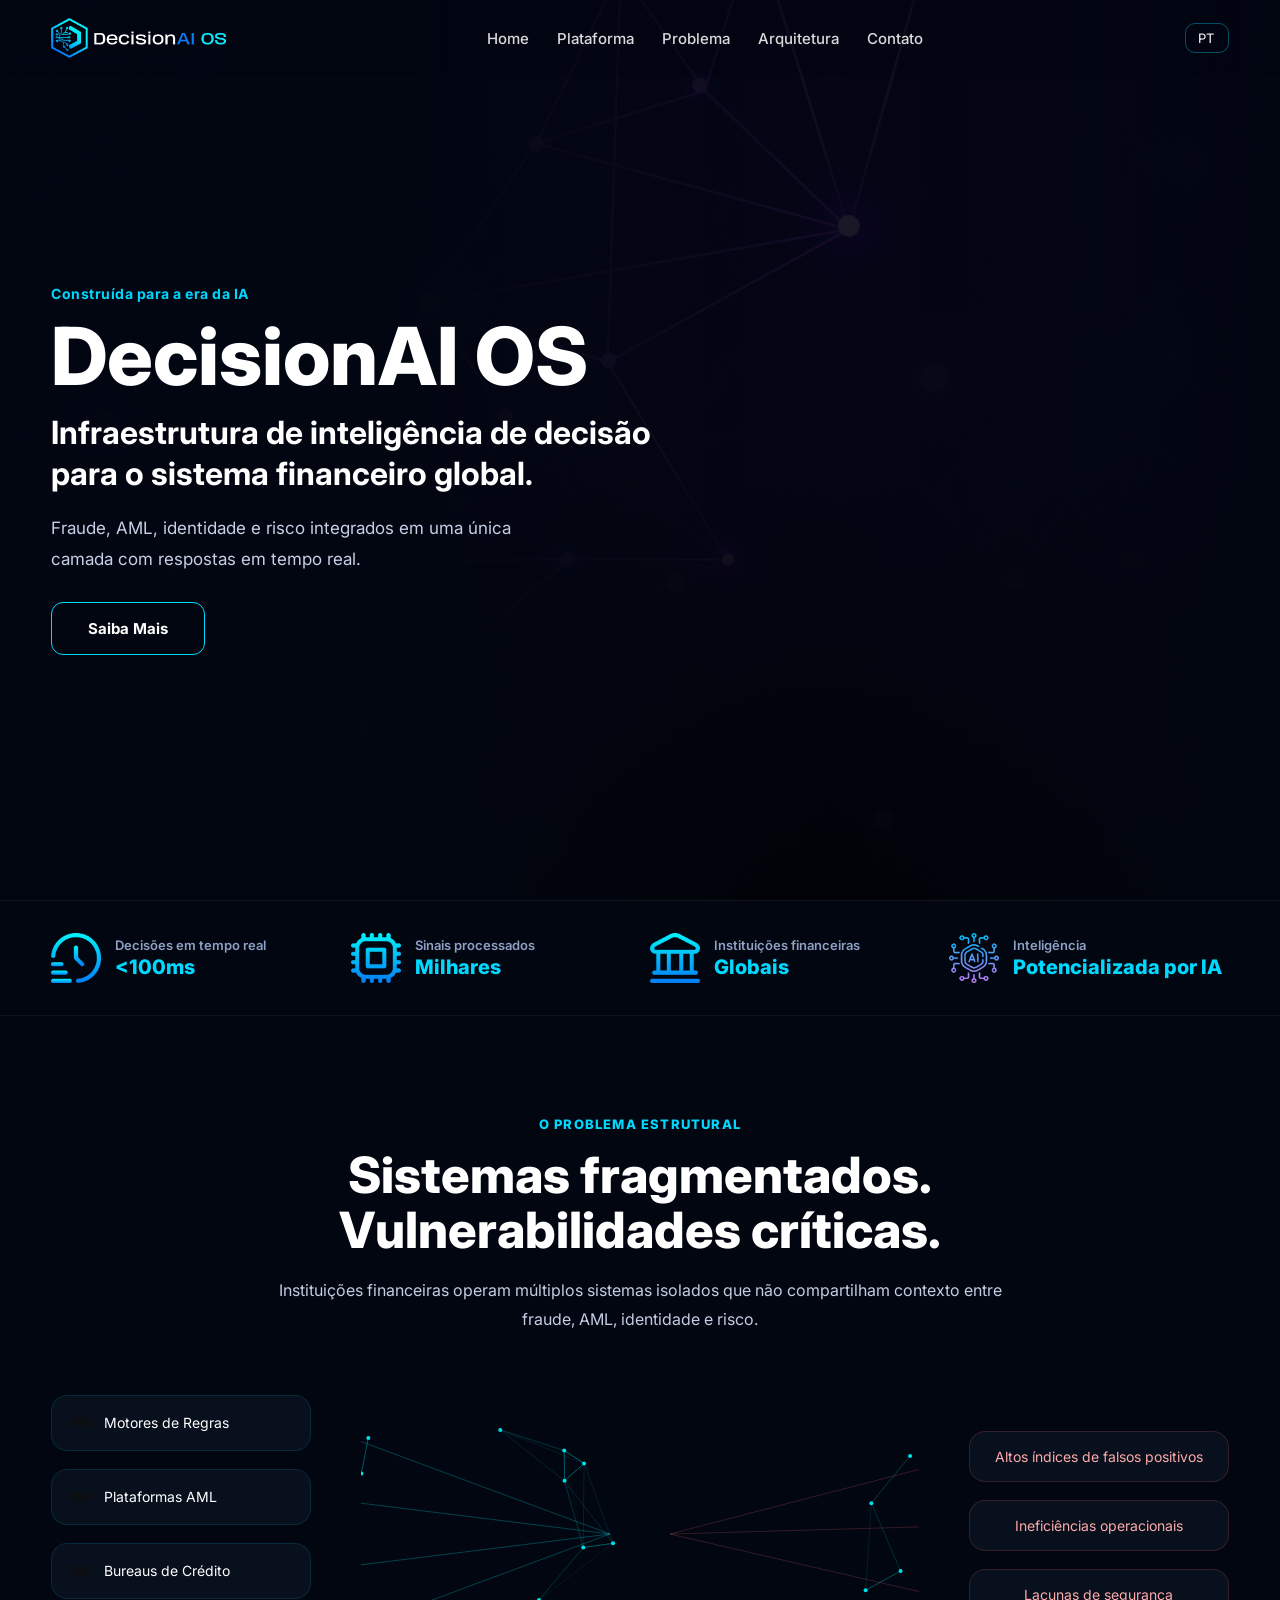
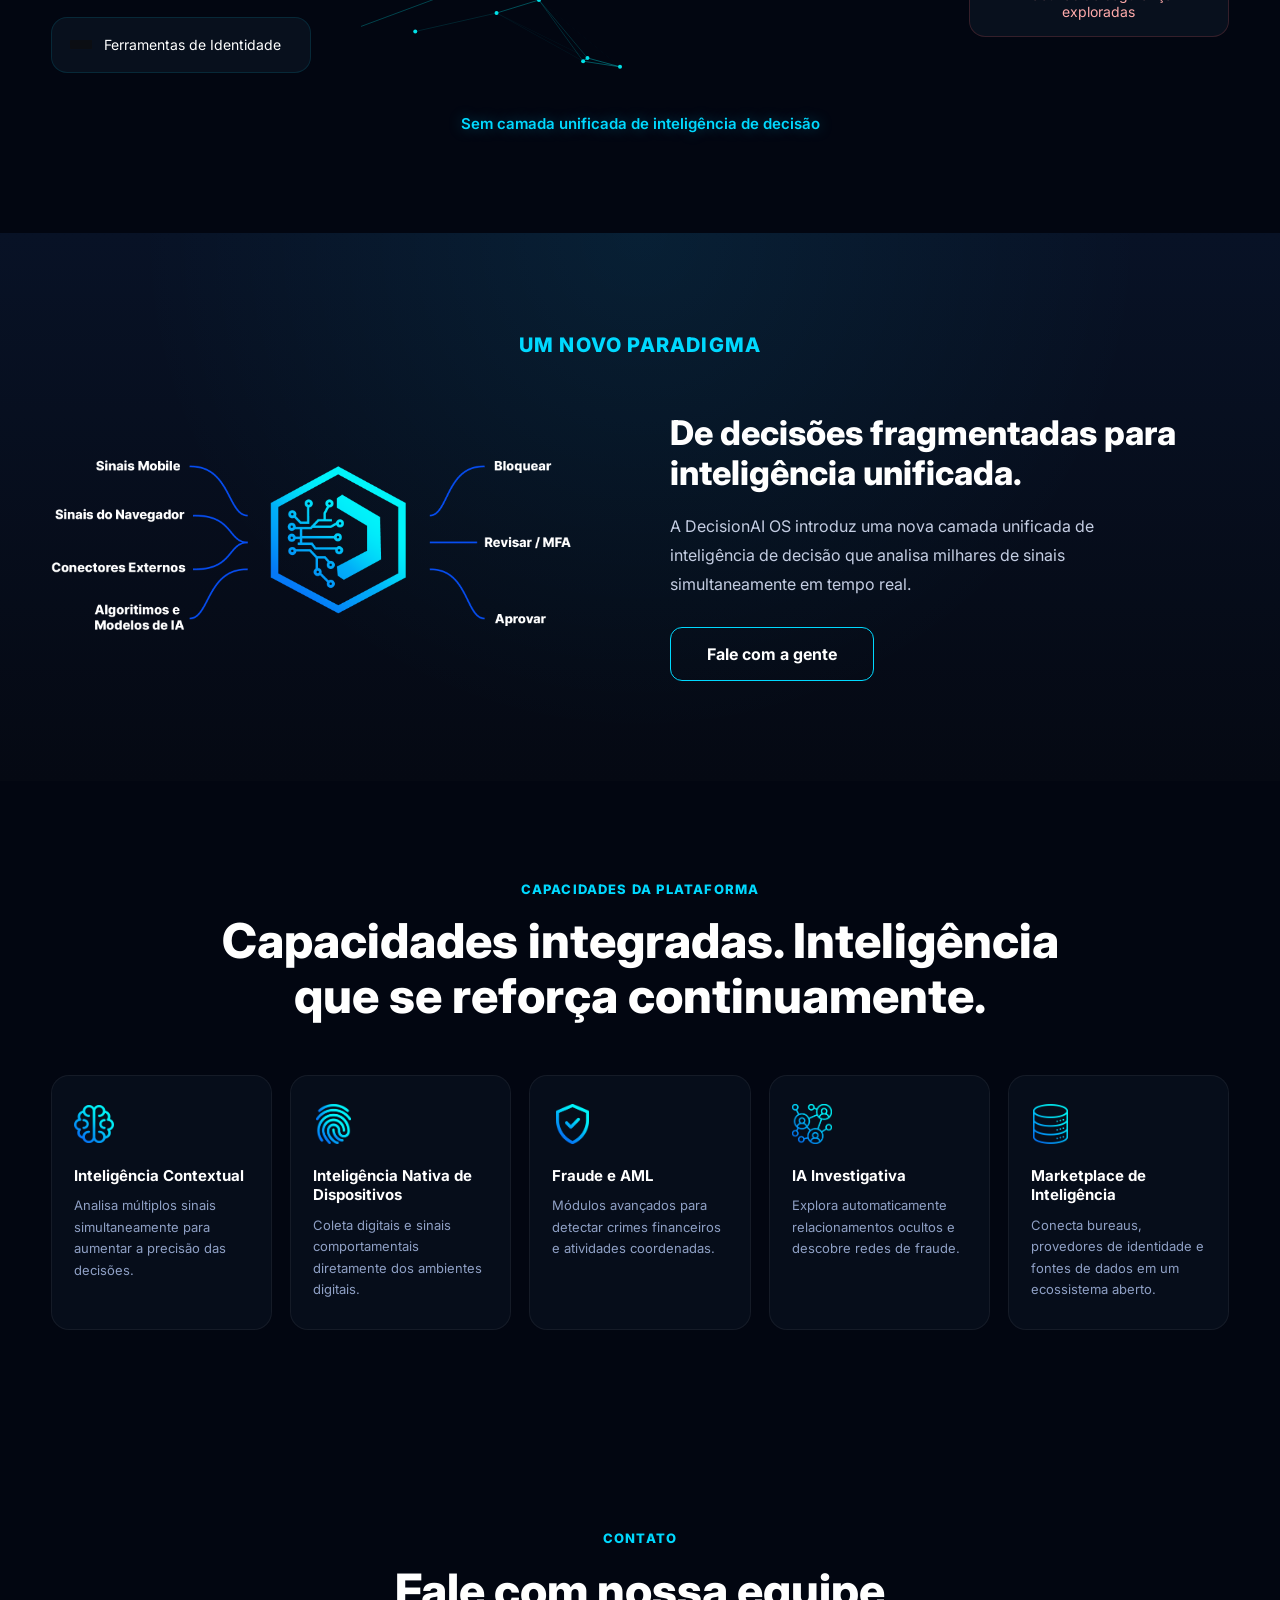
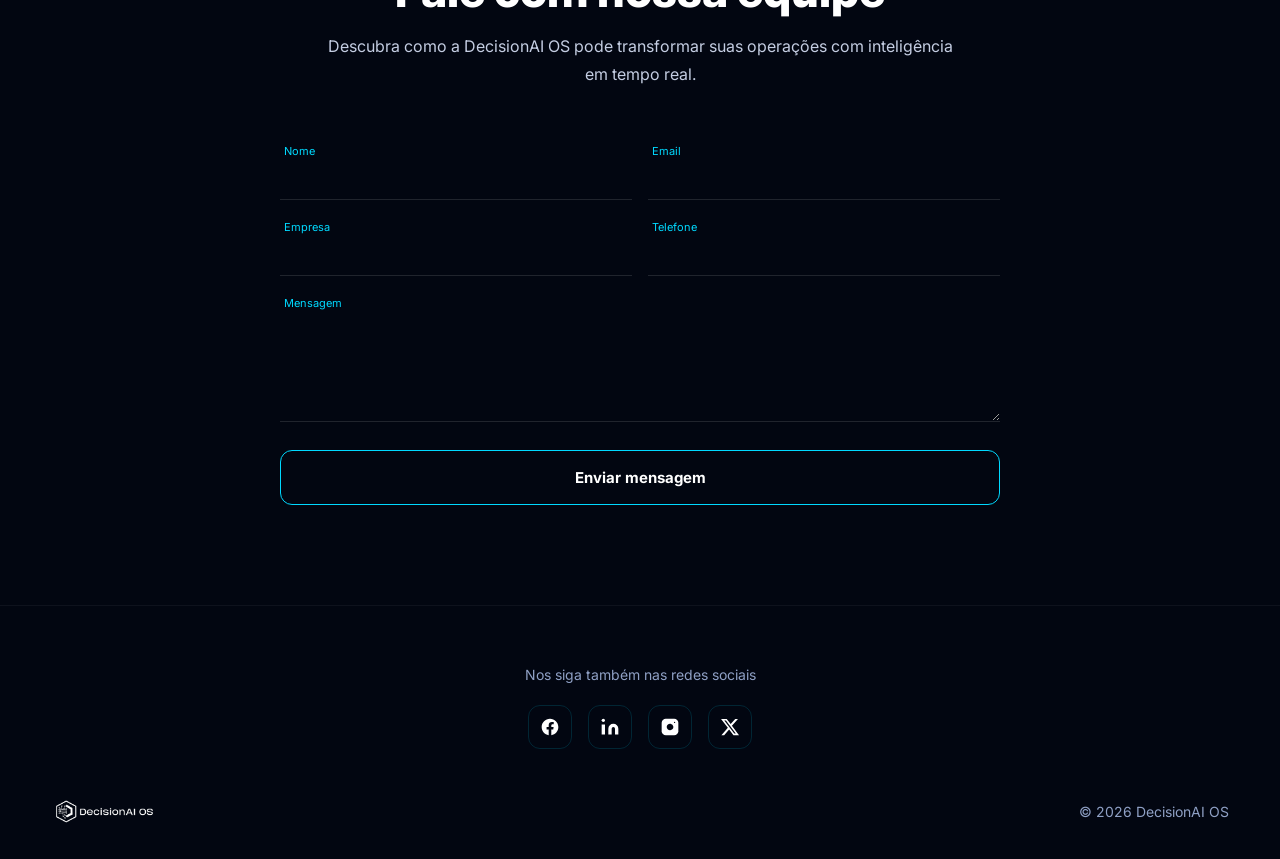
==== index.html @ 0ade74eb "g" ====
<!-- =========================
index.html
========================= -->
<!DOCTYPE html>
<html lang="pt-BR">
<head>
  <link rel="icon" href="assets/fav.png" type="image/png">
  <link rel="shortcut icon" href="assets/fav.png" type="image/png">
  <link rel="apple-touch-icon" href="assets/fav.png">
  <meta charset="UTF-8">
  <meta name="viewport" content="width=device-width, initial-scale=1.0">
  <meta name="description" content="DecisionAI OS é a infraestrutura de inteligência de decisão para o sistema financeiro global. Fraude, AML, identidade e risco em tempo real com IA.">
  <meta name="keywords" content="DecisionAI OS, inteligência artificial, fraude bancária, AML, anti money laundering, fintech, risk engine, prevenção fraude, identidade digital, sistema financeiro">
  <meta name="author" content="DecisionAI OS">
  <meta name="robots" content="index, follow">
  <meta name="language" content="pt-BR">

  <!-- OPEN GRAPH -->
  <meta property="og:title" content="DecisionAI OS">
  <meta property="og:description" content="Infraestrutura de inteligência de decisão para o sistema financeiro global.">
  <meta property="og:type" content="website">
  <meta property="og:image" content="assets/banner.png">
  <meta property="og:url" content="https://seudominio.com.br">

  <!-- TWITTER -->
  <meta name="twitter:card" content="summary_large_image">
  <meta name="twitter:title" content="DecisionAI OS">
  <meta name="twitter:description" content="Fraude, AML, identidade e risco em tempo real com IA.">
  <meta name="twitter:image" content="assets/banner.png">

  <title>DecisionAI OS</title>
  <link rel="stylesheet" href="style.css">

  <!-- GOOGLE FONT -->
  <link rel="preconnect" href="https://fonts.googleapis.com">
  <link rel="preconnect" href="https://fonts.gstatic.com" crossorigin>
  <link href="https://fonts.googleapis.com/css2?family=Inter:wght@400;500;600;700;800&display=swap" rel="stylesheet">
</head>

<body>

<div class="particles"></div>

<!-- HEADER -->
<header id="header">
  <div class="container nav">

    <!-- LOGO -->
    <a href="#home" class="logo">
      <img src="assets/logo.png" alt="DecisionAI OS">
    </a>

    <!-- MENU -->
    <ul class="menu" id="menu">
      <li><a href="#home" data-i18n="nav.home">Home</a></li>
      <li><a href="#stats" data-i18n="nav.platform">Plataforma</a></li>
      <li><a href="#problem" data-i18n="nav.problem">Problema</a></li>
      <li><a href="#paradigm" data-i18n="nav.architecture">Arquitetura</a></li>
      <li><a href="#contact" data-i18n="nav.contact">Contato</a></li>
    </ul>

    <!-- DIREITA -->
    <div class="nav-right">

      <!-- LANG SELECT -->
      <div class="lang-switch">
        <select id="langSelect">
          <option value="pt">PT</option>
          <option value="en">EN</option>
          <option value="es">ES</option>
        </select>
      </div>

      <!-- HAMBURGER -->
      <div class="hamb" id="hamb" aria-label="Menu" role="button" tabindex="0">
        <span></span>
        <span></span>
        <span></span>
      </div>

    </div>

  </div>
</header>


<!-- HERO -->
<section class="hero" id="home">

  <div class="overlay"></div>

  <div class="container hero-grid">

    <div class="hero-text reveal">

      <span data-i18n="hero.label">Construída para a era da IA</span>

      <h1 data-i18n="hero.title">DecisionAI OS</h1>

      <h2 data-i18n="hero.subtitle">
        Infraestrutura de inteligência de decisão
        para o sistema financeiro global.
      </h2>

      <p data-i18n="hero.desc">
        Fraude, AML, identidade e risco integrados
        em uma única camada com respostas em tempo real.
      </p>

      <a href="#paradigm" class="btn" data-i18n="hero.cta">Saiba Mais</a>

    </div>

  </div>

</section>


<!-- STRIP STATS -->
<section class="stats-strip" id="stats">

  <div class="stats-wrapper">

    <div class="container stats-grid">

      <!-- ITEM 1 -->
      <div class="stat-item">
        <img src="assets/icon1.png" alt="Tempo real">
        <div>
          <span data-i18n="stats.realtime">Decisões em tempo real</span>
          <h3>&lt;100ms</h3>
        </div>
      </div>

      <!-- ITEM 2 -->
      <div class="stat-item">
        <img src="assets/icon2.png" alt="Sinais">
        <div>
          <span data-i18n="stats.processed">Sinais processados</span>
          <h3 data-i18n="stats.processed_val">Milhares</h3>
        </div>
      </div>

      <!-- ITEM 3 -->
      <div class="stat-item">
        <img src="assets/icon3.png" alt="Instituições">
        <div>
          <span data-i18n="stats.global">Instituições financeiras</span>
          <h3 data-i18n="stats.global_val">Globais</h3>
        </div>
      </div>

      <!-- ITEM 4 -->
      <div class="stat-item">
        <img src="assets/icon4.png" alt="IA">
        <div>
          <span data-i18n="stats.ai">Inteligência</span>
          <h3 data-i18n="stats.ai_val">Potencializada por IA</h3>
        </div>
      </div>

    </div>

  </div>

</section>


<!-- PROBLEM -->
<section id="problem" class="problem-section section">

  <div class="container">

    <div class="problem-top reveal">

      <span class="mini-title" data-i18n="problem.label">O PROBLEMA ESTRUTURAL</span>

      <h2 data-i18n="problem.title">
        Sistemas fragmentados.<br>
        Vulnerabilidades críticas.
      </h2>

      <p data-i18n="problem.desc">
        Instituições financeiras operam múltiplos sistemas isolados
        que não compartilham contexto entre fraude, AML,
        identidade e risco.
      </p>

    </div>

    <div class="problem-visual reveal">

      <div class="flow-layout">

        <!-- ESQUERDA -->
        <div class="flow-col left">

          <div class="flow-item">
            <img src="assets/img.png" alt="">
            <span data-i18n="flow.rules">Motores de Regras</span>
          </div>

          <div class="flow-item">
            <img src="assets/img.png" alt="">
            <span data-i18n="flow.aml">Plataformas AML</span>
          </div>

          <div class="flow-item">
            <img src="assets/img.png" alt="">
            <span data-i18n="flow.credit">Bureaus de Crédito</span>
          </div>

          <div class="flow-item">
            <img src="assets/img.png" alt="">
            <span data-i18n="flow.identity">Ferramentas de Identidade</span>
          </div>

        </div>

        <!-- CENTRO (REDE ANIMADA) -->
        <div class="flow-center">
          <canvas id="networkCanvas"></canvas>
        </div>

        <!-- DIREITA -->
        <div class="flow-col right">

          <div class="flow-item danger" data-i18n="flow.false">Altos índices de falsos positivos</div>
          <div class="flow-item danger" data-i18n="flow.ineff">Ineficiências operacionais</div>
          <div class="flow-item danger" data-i18n="flow.risk">Lacunas de segurança exploradas</div>

        </div>

      </div>

      <div class="problem-footer-box" data-i18n="flow.footer">
        Sem camada unificada de inteligência de decisão
      </div>

    </div>

  </div>

</section>


<!-- PARADIGMA -->
<section class="paradigm-section" id="paradigm">

  <div class="container">

    <h2 class="paradigm-title" data-i18n="paradigm.title">UM NOVO PARADIGMA</h2>

    <div class="paradigm-content">

      <div class="paradigm-left reveal">
        <img src="assets/imgp.png" alt="Paradigma DecisionAI">
      </div>

      <div class="paradigm-right reveal">

        <h3 data-i18n="paradigm.heading">
          De decisões fragmentadas
          para inteligência unificada.
        </h3>

        <p data-i18n="paradigm.desc">
          A DecisionAI OS introduz uma nova camada unificada
          de inteligência de decisão que analisa milhares
          de sinais simultaneamente em tempo real.
        </p>

        <a href="#contact" class="paradigm-btn" data-i18n="paradigm.cta">
          Fale com a gente
        </a>

      </div>

    </div>

  </div>

</section>


<!-- CAPACIDADES -->
<section class="cap-section section">

  <div class="container">

    <!-- HEADER -->
    <div class="cap-head reveal">

      <span class="mini-title" data-i18n="cap.label">CAPACIDADES DA PLATAFORMA</span>

      <h2 data-i18n="cap.title">
        Capacidades integradas.<br>
        Inteligência que se reforça continuamente.
      </h2>

    </div>

    <!-- CARDS -->
    <div class="cap-grid">

      <div class="cap-card reveal">
        <img src="assets/sec1.png" alt="">
        <h3 data-i18n="cap.context">Inteligência Contextual</h3>
        <p data-i18n="cap.context_desc">
          Analisa múltiplos sinais simultaneamente
          para aumentar a precisão das decisões.
        </p>
      </div>

      <div class="cap-card reveal">
        <img src="assets/sec2.png" alt="">
        <h3 data-i18n="cap.device">Inteligência Nativa de Dispositivos</h3>
        <p data-i18n="cap.device_desc">
          Coleta digitais e sinais comportamentais
          diretamente dos ambientes digitais.
        </p>
      </div>

      <div class="cap-card reveal">
        <img src="assets/sec3.png" alt="">
        <h3 data-i18n="cap.fraud">Fraude e AML</h3>
        <p data-i18n="cap.fraud_desc">
          Módulos avançados para detectar crimes
          financeiros e atividades coordenadas.
        </p>
      </div>

      <div class="cap-card reveal">
        <img src="assets/sec4.png" alt="">
        <h3 data-i18n="cap.ai">IA Investigativa</h3>
        <p data-i18n="cap.ai_desc">
          Explora automaticamente relacionamentos ocultos
          e descobre redes de fraude.
        </p>
      </div>

      <div class="cap-card reveal">
        <img src="assets/sec5.png" alt="">
        <h3 data-i18n="cap.market">Marketplace de Inteligência</h3>
        <p data-i18n="cap.market_desc">
          Conecta bureaus, provedores de identidade
          e fontes de dados em um ecossistema aberto.
        </p>
      </div>

    </div>

  </div>

</section>


<!-- CONTATO -->
<section id="contact" class="contact-section section">

  <div class="container">

    <div class="contact-head reveal">

      <span class="mini-title" data-i18n="contact.label">CONTATO</span>

      <h2 data-i18n="contact.title">Fale com nossa equipe</h2>

      <p data-i18n="contact.desc">
        Descubra como a DecisionAI OS pode transformar
        suas operações com inteligência em tempo real.
      </p>

    </div>

    <form class="contact-form reveal" id="contactForm" novalidate>

      <div class="form-row">

        <div class="input-group">
          <input type="text" id="fieldName" required autocomplete="name">
          <label for="fieldName" data-i18n="contact.name">Nome</label>
        </div>

        <div class="input-group">
          <input type="email" id="fieldEmail" required autocomplete="email">
          <label for="fieldEmail" data-i18n="contact.email">Email</label>
        </div>

      </div>

      <div class="form-row">

        <div class="input-group">
          <input type="text" id="fieldCompany" required autocomplete="organization">
          <label for="fieldCompany" data-i18n="contact.company">Empresa</label>
        </div>

        <div class="input-group">
          <input type="tel" id="fieldPhone" autocomplete="tel">
          <label for="fieldPhone" data-i18n="contact.phone">Telefone</label>
        </div>

      </div>

      <div class="input-group">
        <textarea id="fieldMessage" rows="4" required></textarea>
        <label for="fieldMessage" data-i18n="contact.message">Mensagem</label>
      </div>

      <button type="submit" class="contact-btn" id="submitBtn">
        <span data-i18n="contact.cta">Enviar mensagem</span>
      </button>

    </form>

  </div>

</section>


<!-- FOOTER -->
<footer>

  <div class="footer-social">

    <p data-i18n="footer.social">Nos siga também nas redes sociais</p>

    <div class="social-icons">

      <a href="#" target="_blank" aria-label="Facebook">
        <svg xmlns="http://www.w3.org/2000/svg" width="20" height="20" fill="currentColor" viewBox="0 0 24 24"><path d="M22 12c0-5.523-4.477-10-10-10S2 6.477 2 12c0 4.991 3.657 9.128 8.438 9.878v-6.987H7.898v-2.89h2.54V9.797c0-2.506 1.492-3.89 3.777-3.89 1.094 0 2.238.195 2.238.195v2.46h-1.26c-1.243 0-1.63.771-1.63 1.562V12h2.773l-.443 2.89h-2.33v6.988C18.343 21.128 22 16.991 22 12z"/></svg>
      </a>

      <a href="#" target="_blank" aria-label="LinkedIn">
        <svg xmlns="http://www.w3.org/2000/svg" width="20" height="20" fill="currentColor" viewBox="0 0 24 24"><path d="M16 8a6 6 0 0 1 6 6v7h-4v-7a2 2 0 0 0-2-2 2 2 0 0 0-2 2v7h-4v-7a6 6 0 0 1 6-6zM2 9h4v12H2z"/><circle cx="4" cy="4" r="2"/></svg>
      </a>

      <a href="#" target="_blank" aria-label="Instagram">
        <svg xmlns="http://www.w3.org/2000/svg" width="20" height="20" fill="currentColor" viewBox="0 0 24 24"><rect x="2" y="2" width="20" height="20" rx="5" ry="5"/><path fill="#020611" d="M16 11.37A4 4 0 1 1 12.63 8 4 4 0 0 1 16 11.37z"/><line x1="17.5" y1="6.5" x2="17.51" y2="6.5" stroke="#020611" stroke-width="1.5" stroke-linecap="round"/></svg>
      </a>

      <a href="#" target="_blank" aria-label="Twitter / X">
        <svg xmlns="http://www.w3.org/2000/svg" width="20" height="20" fill="currentColor" viewBox="0 0 24 24"><path d="M18.244 2.25h3.308l-7.227 8.26 8.502 11.24H16.17l-5.214-6.817L4.99 21.75H1.68l7.73-8.835L1.254 2.25H8.08l4.713 6.231zm-1.161 17.52h1.833L7.084 4.126H5.117z"/></svg>
      </a>

    </div>

  </div>

  <div class="container foot">

    <img src="assets/logob.png" alt="DecisionAI OS">

    <p data-i18n="footer.copy">© 2026 DecisionAI OS</p>

  </div>

</footer>


<script src="script.js"></script>
</body>
</html>
---- style.css ----
/* =========================
   GOOGLE FONT
========================= */
@import url('https://fonts.googleapis.com/css2?family=Inter:wght@400;500;600;700;800&display=swap');

/* =========================
   RESET
========================= */
*, *::before, *::after {
  margin: 0;
  padding: 0;
  box-sizing: border-box;
}

html {
  scroll-behavior: smooth;
}

body {
  font-family: 'Inter', sans-serif;
  background: #020611;
  color: #ffffff;
  overflow-x: hidden;
}

/* =========================
   CONTAINER
========================= */
.container {
  width: 92%;
  max-width: 1180px;
  margin: 0 auto;
}

/* =========================
   GLOBAL SECTION
========================= */
.section {
  padding: 100px 0;
}

/* =========================
   REVEAL ANIMATION
========================= */
.reveal {
  opacity: 0;
  transform: translateY(28px);
  transition: opacity .65s ease, transform .65s ease;
}

.reveal.show {
  opacity: 1;
  transform: translateY(0);
}

/* =========================
   BACKGROUND PARTICLES
========================= */
.particles {
  position: fixed;
  inset: 0;
  z-index: -3;
  background: #020611;
  pointer-events: none;
}

.particles::before {
  content: "";
  position: absolute;
  inset: 0;
  background-image: radial-gradient(#00d9ff 1px, transparent 1px);
  background-size: 60px 60px;
  opacity: .08;
}

.particles::after {
  content: "";
  position: absolute;
  inset: 0;
  background-image: radial-gradient(#8b5cf6 1px, transparent 1px);
  background-size: 100px 100px;
  opacity: .06;
}

/* =========================
   HEADER
========================= */
header {
  position: fixed;
  top: 0;
  left: 0;
  width: 100%;
  z-index: 999;
  background: rgba(2, 6, 17, .1);
  transition: background .35s ease, backdrop-filter .35s ease, border-color .35s ease;
}

header.scrolled {
  background: rgba(2, 6, 17, .92);
  backdrop-filter: blur(18px);
  -webkit-backdrop-filter: blur(18px);
  border-bottom: 1px solid rgba(255, 255, 255, .30);
}

.nav {
  height: 76px;
  display: flex;
  align-items: center;
  justify-content: space-between;
  gap: 24px;
}

.logo img {
  height: 40px;
  display: block;
}

/* =========================
   MENU
========================= */
.menu {
  display: flex;
  list-style: none;
  gap: 28px;
}

.menu li a {
  text-decoration: none;
  color: rgba(255, 255, 255, .85);
  font-size: 15px;
  font-weight: 500;
  transition: color .25s;
  white-space: nowrap;
}

.menu li a:hover {
  color: #00d9ff;
}

/* =========================
   NAV RIGHT
========================= */
.nav-right {
  display: flex;
  align-items: center;
  gap: 16px;
  flex-shrink: 0;
}

/* LANG SELECT */
.lang-switch select {
  background: transparent;
  color: #fff;
  border: 1px solid rgba(0, 217, 255, .35);
  padding: 6px 12px;
  border-radius: 10px;
  font-size: 13px;
  font-family: 'Inter', sans-serif;
  cursor: pointer;
  appearance: none;
  -webkit-appearance: none;
  outline: none;
  transition: border-color .25s;
}

.lang-switch select:focus {
  border-color: #00d9ff;
}

.lang-switch option {
  background: #020611;
  color: #fff;
}

/* =========================
   HAMBURGER
========================= */
.hamb {
  display: none;
  flex-direction: column;
  gap: 5px;
  cursor: pointer;
  padding: 4px;
  border-radius: 6px;
}

.hamb span {
  width: 26px;
  height: 2.5px;
  background: #ffffff;
  border-radius: 10px;
  transition: transform .3s ease, opacity .3s ease;
  display: block;
}

.hamb.active span:nth-child(1) {
  transform: translateY(7.5px) rotate(45deg);
}

.hamb.active span:nth-child(2) {
  opacity: 0;
}

.hamb.active span:nth-child(3) {
  transform: translateY(-7.5px) rotate(-45deg);
}

/* =========================
   MINI TITLE
========================= */
.mini-title {
  display: block;
  color: #00d9ff;
  font-size: 13px;
  font-weight: 800;
  letter-spacing: 1.2px;
  margin-bottom: 16px;
  text-transform: uppercase;
}

/* =========================
   HERO
========================= */
.hero {
  min-height: 100vh;
  padding-top: 100px;
  padding-bottom: 60px;
  background: url("assets/banner.png") center center / cover no-repeat;
  position: relative;
  display: flex;
  align-items: center;
}

.overlay {
  position: absolute;
  inset: 0;
  background: linear-gradient(
    90deg,
    rgba(2, 6, 17, .96) 32%,
    rgba(2, 6, 17, .45) 65%,
    rgba(2, 6, 17, .97) 100%
  );
}

.hero-grid {
  position: relative;
  z-index: 2;
}

.hero-text {
  max-width: 620px;
}

.hero-text > span {
  color: #00d9ff;
  font-size: 14px;
  font-weight: 700;
  display: block;
  margin-bottom: 14px;
  letter-spacing: .5px;
}

.hero-text h1 {
  font-size: clamp(48px, 7vw, 80px);
  line-height: 1;
  font-weight: 800;
  margin-bottom: 16px;
}

.hero-text h2 {
  font-size: clamp(22px, 3vw, 32px);
  line-height: 1.3;
  margin-bottom: 18px;
  font-weight: 700;
}

.hero-text p {
  color: #c6d0e6;
  line-height: 1.8;
  font-size: 17px;
  max-width: 520px;
}

.btn {
  display: inline-block;
  margin-top: 28px;
  padding: 16px 36px;
  border-radius: 12px;
  border: 1px solid #00d9ff;
  color: #ffffff;
  text-decoration: none;
  font-weight: 700;
  font-size: 15px;
  transition: transform .3s, box-shadow .3s;
}

.btn:hover {
  transform: translateY(-4px);
  box-shadow: 0 12px 32px rgba(0, 217, 255, .22);
}

/* =========================
   STATS STRIP
========================= */
.stats-strip {
  padding: 32px 0;
  border-top: 1px solid rgba(255, 255, 255, .05);
  border-bottom: 1px solid rgba(255, 255, 255, .05);
}

.stats-wrapper {
  overflow: hidden;
}

.stats-grid {
  display: grid;
  grid-template-columns: repeat(4, 1fr);
  gap: 20px;
}

.stat-item {
  display: flex;
  align-items: center;
  gap: 14px;
}

.stat-item img {
  width: 50px;
  height: 50px;
  object-fit: contain;
  flex-shrink: 0;
}

.stat-item span {
  display: block;
  font-size: 13px;
  font-weight: 600;
  color: #8fa0c5;
}

.stat-item h3 {
  color: #00d9ff;
  font-size: 20px;
  font-weight: 800;
  line-height: 1.2;
  margin-top: 2px;
}

/* =========================
   PROBLEM
========================= */
.problem-section {
  padding: 100px 0;
}

.problem-top {
  max-width: 760px;
  margin: 0 auto 60px;
  text-align: center;
}

.problem-top h2 {
  font-size: clamp(32px, 4.5vw, 50px);
  line-height: 1.1;
  font-weight: 800;
  margin-bottom: 18px;
}

.problem-top p {
  color: #c4cde2;
  line-height: 1.8;
  font-size: 16px;
}

/* FLOW LAYOUT */
.flow-layout {
  display: grid;
  grid-template-columns: 260px 1fr 260px;
  gap: 50px;
  align-items: center;
}

.flow-col {
  display: flex;
  flex-direction: column;
  gap: 18px;
}

.flow-item {
  display: flex;
  align-items: center;
  gap: 12px;
  padding: 16px 18px;
  border-radius: 16px;
  background: #08101d;
  border: 1px solid rgba(0, 217, 255, .12);
  font-size: 14px;
  transition: border-color .3s, transform .3s;
}

.flow-item span {
  flex: 1;
}

.flow-item img {
  width: 22px;
  height: 22px;
  object-fit: contain;
  opacity: .7;
}

.flow-item:hover {
  border-color: rgba(0, 217, 255, .4);
  transform: translateY(-2px);
}

.flow-item.danger {
  justify-content: center;
  text-align: center;
  border-color: rgba(255, 100, 100, .18);
  color: #ffaaaa;
}

.flow-item.danger:hover {
  border-color: rgba(255, 100, 100, .4);
}

/* NETWORK CANVAS */
.flow-center {
  height: 280px;
  position: relative;
}

#networkCanvas {
  width: 100%;
  height: 100%;
  opacity: .9;
  filter: brightness(1.15);
}

/* FOOTER BOX */
.problem-footer-box {
  margin-top: 40px;
  text-align: center;
  color: #00d9ff;
  font-size: 15px;
  font-weight: 600;
  text-shadow: 0 0 14px rgba(0, 217, 255, .35);
}

/* =========================
   PARADIGM
========================= */
.paradigm-section {
  padding: 100px 0;
  background: linear-gradient(180deg, #081226, #050913);
  position: relative;
  overflow: hidden;
}

.paradigm-section::before {
  content: "";
  position: absolute;
  inset: 0;
  background: radial-gradient(circle at top, rgba(0, 217, 255, .07), transparent 60%);
  pointer-events: none;
}

.paradigm-title {
  text-align: center;
  color: #00d9ff;
  font-size: 20px;
  font-weight: 800;
  letter-spacing: 1.2px;
  text-transform: uppercase;
  margin-bottom: 56px;
}

.paradigm-content {
  display: grid;
  grid-template-columns: 1fr 1fr;
  gap: 60px;
  align-items: center;
}

.paradigm-left img {
  width: 100%;
  max-width: 520px;
  display: block;
  border-radius: 16px;
}

.paradigm-right h3 {
  font-size: clamp(26px, 3vw, 34px);
  font-weight: 800;
  line-height: 1.2;
  margin-bottom: 18px;
}

.paradigm-right p {
  color: #c4cde2;
  line-height: 1.8;
  margin-bottom: 28px;
  max-width: 440px;
  font-size: 16px;
}

.paradigm-btn {
  display: inline-block;
  padding: 16px 36px;
  border-radius: 12px;
  border: 1px solid #00d9ff;
  color: #ffffff;
  text-decoration: none;
  font-weight: 700;
  transition: transform .3s, box-shadow .3s;
}

.paradigm-btn:hover {
  transform: translateY(-4px);
  box-shadow: 0 12px 32px rgba(0, 217, 255, .22);
}

/* =========================
   CAPABILITIES
========================= */
.cap-section {
  padding: 100px 0;
}

.cap-head {
  max-width: 860px;
  margin: 0 auto 52px;
  text-align: center;
}

.cap-head h2 {
  font-size: clamp(30px, 4vw, 48px);
  line-height: 1.15;
  font-weight: 800;
}

.cap-grid {
  display: grid;
  grid-template-columns: repeat(5, 1fr);
  gap: 18px;
}

.cap-card {
  background: #060d1a;
  border: 1px solid rgba(255, 255, 255, .06);
  border-radius: 18px;
  padding: 28px 22px;
  transition: transform .35s, border-color .35s;
}

.cap-card:hover {
  transform: translateY(-6px);
  border-color: rgba(0, 217, 255, .3);
}

.cap-card img {
  width: 40px;
  height: 40px;
  object-fit: contain;
  margin-bottom: 18px;
}

.cap-card h3 {
  font-size: 15px;
  font-weight: 700;
  margin-bottom: 10px;
  line-height: 1.3;
}

.cap-card p {
  font-size: 13px;
  color: #8fa0c5;
  line-height: 1.65;
}

/* =========================
   CONTACT
========================= */
.contact-section {
  padding: 100px 0;
}

.contact-head {
  text-align: center;
  max-width: 640px;
  margin: 0 auto 52px;
}

.contact-head h2 {
  font-size: clamp(32px, 4vw, 46px);
  font-weight: 800;
  margin-bottom: 14px;
}

.contact-head p {
  color: #c4cde2;
  line-height: 1.75;
  font-size: 16px;
}

.contact-form {
  max-width: 720px;
  margin: 0 auto;
}

.form-row {
  display: grid;
  grid-template-columns: 1fr 1fr;
  gap: 16px;
  margin-bottom: 16px;
}

/* FLOAT LABEL GROUP */
.input-group {
  position: relative;
  padding-top: 20px;
}

.input-group input,
.input-group textarea {
  width: 100%;
  background: transparent;
  border: none;
  border-bottom: 1px solid rgba(255, 255, 255, .12);
  padding: 10px 4px;
  color: #fff;
  font-size: 15px;
  font-family: 'Inter', sans-serif;
  outline: none;
  transition: border-color .3s;
  display: block;
}

.input-group textarea {
  resize: vertical;
  min-height: 110px;
  margin-bottom: 28px;
}

.input-group label {
  position: absolute;
  left: 4px;
  top: 30px;
  color: #6a7fa8;
  font-size: 14px;
  pointer-events: none;
  transition: top .25s, font-size .25s, color .25s;
}

/* Float up when focused or has value */
.input-group input:focus + label,
.input-group textarea:focus + label,
.input-group input:not(:placeholder-shown) + label,
.input-group textarea:not(:placeholder-shown) + label,
.input-group input:valid + label,
.input-group textarea:valid + label {
  top: 4px;
  font-size: 11px;
  color: #00d9ff;
}

.input-group input:focus,
.input-group textarea:focus {
  border-color: #00d9ff;
}

/* SUBMIT */
.contact-btn {
  width: 100%;
  padding: 17px;
  border-radius: 12px;
  border: 1px solid #00d9ff;
  background: transparent;
  color: #fff;
  font-size: 15px;
  font-weight: 700;
  font-family: 'Inter', sans-serif;
  cursor: pointer;
  transition: background .3s, box-shadow .3s, transform .3s;
  position: relative;
  overflow: hidden;
}

.contact-btn:hover {
  background: rgba(0, 217, 255, .07);
  box-shadow: 0 0 28px rgba(0, 217, 255, .18);
  transform: translateY(-2px);
}

.contact-btn.loading {
  pointer-events: none;
  opacity: .7;
}

.contact-btn.loading span {
  opacity: 0;
}

.contact-btn.loading::after {
  content: "";
  width: 18px;
  height: 18px;
  border: 2px solid #00d9ff;
  border-top-color: transparent;
  border-radius: 50%;
  position: absolute;
  top: 50%;
  left: 50%;
  transform: translate(-50%, -50%);
  animation: spin .8s linear infinite;
}

@keyframes spin {
  to { transform: translate(-50%, -50%) rotate(360deg); }
}

/* =========================
   FOOTER
========================= */
footer {
  padding: 60px 0 32px;
  border-top: 1px solid rgba(255, 255, 255, .05);
}

.footer-social {
  text-align: center;
  margin-bottom: 48px;
}

.footer-social p {
  color: #8fa0c5;
  margin-bottom: 22px;
  font-size: 14px;
}

.social-icons {
  display: flex;
  justify-content: center;
  gap: 16px;
}

.social-icons a {
  width: 44px;
  height: 44px;
  display: flex;
  align-items: center;
  justify-content: center;
  border-radius: 12px;
  border: 1px solid rgba(0, 217, 255, .15);
  color: #fff;
  transition: border-color .3s, transform .3s, box-shadow .3s;
}

.social-icons a:hover {
  border-color: #00d9ff;
  transform: translateY(-3px);
  box-shadow: 0 0 16px rgba(0, 217, 255, .25);
}

.social-icons svg {
  fill: currentColor;
}

.foot {
  display: flex;
  align-items: center;
  justify-content: space-between;
  gap: 16px;
}

.foot img {
  height: 30px;
  display: block;
}

.foot p {
  font-size: 14px;
  color: #8fa0c5;
}

/* =========================
   RESPONSIVE — TABLET (≤1200px)
========================= */
@media (max-width: 1200px) {
  .cap-grid {
    grid-template-columns: repeat(3, 1fr);
  }
}

/* =========================
   RESPONSIVE — TABLET (≤1024px)
========================= */
@media (max-width: 1024px) {

  .paradigm-content {
    grid-template-columns: 1fr;
    text-align: center;
    gap: 40px;
  }

  .paradigm-left {
    order: 2;
  }

  .paradigm-right {
    order: 1;
  }

  .paradigm-right p {
    margin: 0 auto 26px;
  }

  .paradigm-left img {
    max-width: 400px;
    margin: 0 auto;
  }

}

/* =========================
   RESPONSIVE — MEDIUM (≤900px)
========================= */
@media (max-width: 900px) {

  .cap-grid {
    grid-template-columns: repeat(2, 1fr);
  }

  .flow-layout {
    grid-template-columns: 1fr;
    gap: 28px;
  }

  .flow-center {
    order: 2;
    height: 220px;
  }

  .flow-col.left { order: 1; }
  .flow-col.right { order: 3; }

  .stats-grid {
    grid-template-columns: repeat(2, 1fr);
    gap: 20px 28px;
  }

}

/* =========================
   RESPONSIVE — MOBILE (≤768px)
========================= */
@media (max-width: 768px) {

  /* Show hamburger, hide menu */
  .hamb {
    display: flex;
  }

  .menu {
    position: fixed;
    top: 76px;
    left: 0;
    right: 0;
    background: rgba(2, 6, 17, .97);
    backdrop-filter: blur(18px);
    -webkit-backdrop-filter: blur(18px);
    flex-direction: column;
    align-items: center;
    gap: 0;
    padding: 0;
    max-height: 0;
    overflow: hidden;
    transition: max-height .4s ease, padding .4s ease;
    border-bottom: 1px solid rgba(255, 255, 255, .08);
  }

  .menu.active {
    max-height: 420px;
    padding: 20px 0 28px;
  }

  .menu li {
    width: 100%;
    text-align: center;
  }

  .menu li a {
    display: block;
    padding: 14px 24px;
    font-size: 16px;
  }

  /* Stats carousel on mobile */
  .stats-grid {
    display: flex;
    gap: 28px;
    width: max-content;
    animation: scrollStats 18s linear infinite;
  }

  .stat-item {
    min-width: 220px;
  }

}

@keyframes scrollStats {
  0%   { transform: translateX(0); }
  100% { transform: translateX(-50%); }
}

/* =========================
   RESPONSIVE — SMALL (≤600px)
========================= */
@media (max-width: 600px) {

  .section {
    padding: 70px 0;
  }

  .hero {
    padding-top: 90px;
    padding-bottom: 50px;
    min-height: auto;
  }

  .hero-text h1 {
    font-size: 42px;
  }

  .hero-text h2 {
    font-size: 20px;
  }

  .hero-text p {
    font-size: 15px;
  }

  .cap-grid {
    grid-template-columns: 1fr;
  }

  .form-row {
    grid-template-columns: 1fr;
  }

  .contact-head h2 {
    font-size: 30px;
  }

  .foot {
    flex-direction: column;
    text-align: center;
  }

  .problem-top h2 {
    font-size: 30px;
  }

  .paradigm-title {
    font-size: 16px;
  }

  .paradigm-right h3 {
    font-size: 24px;
  }

}
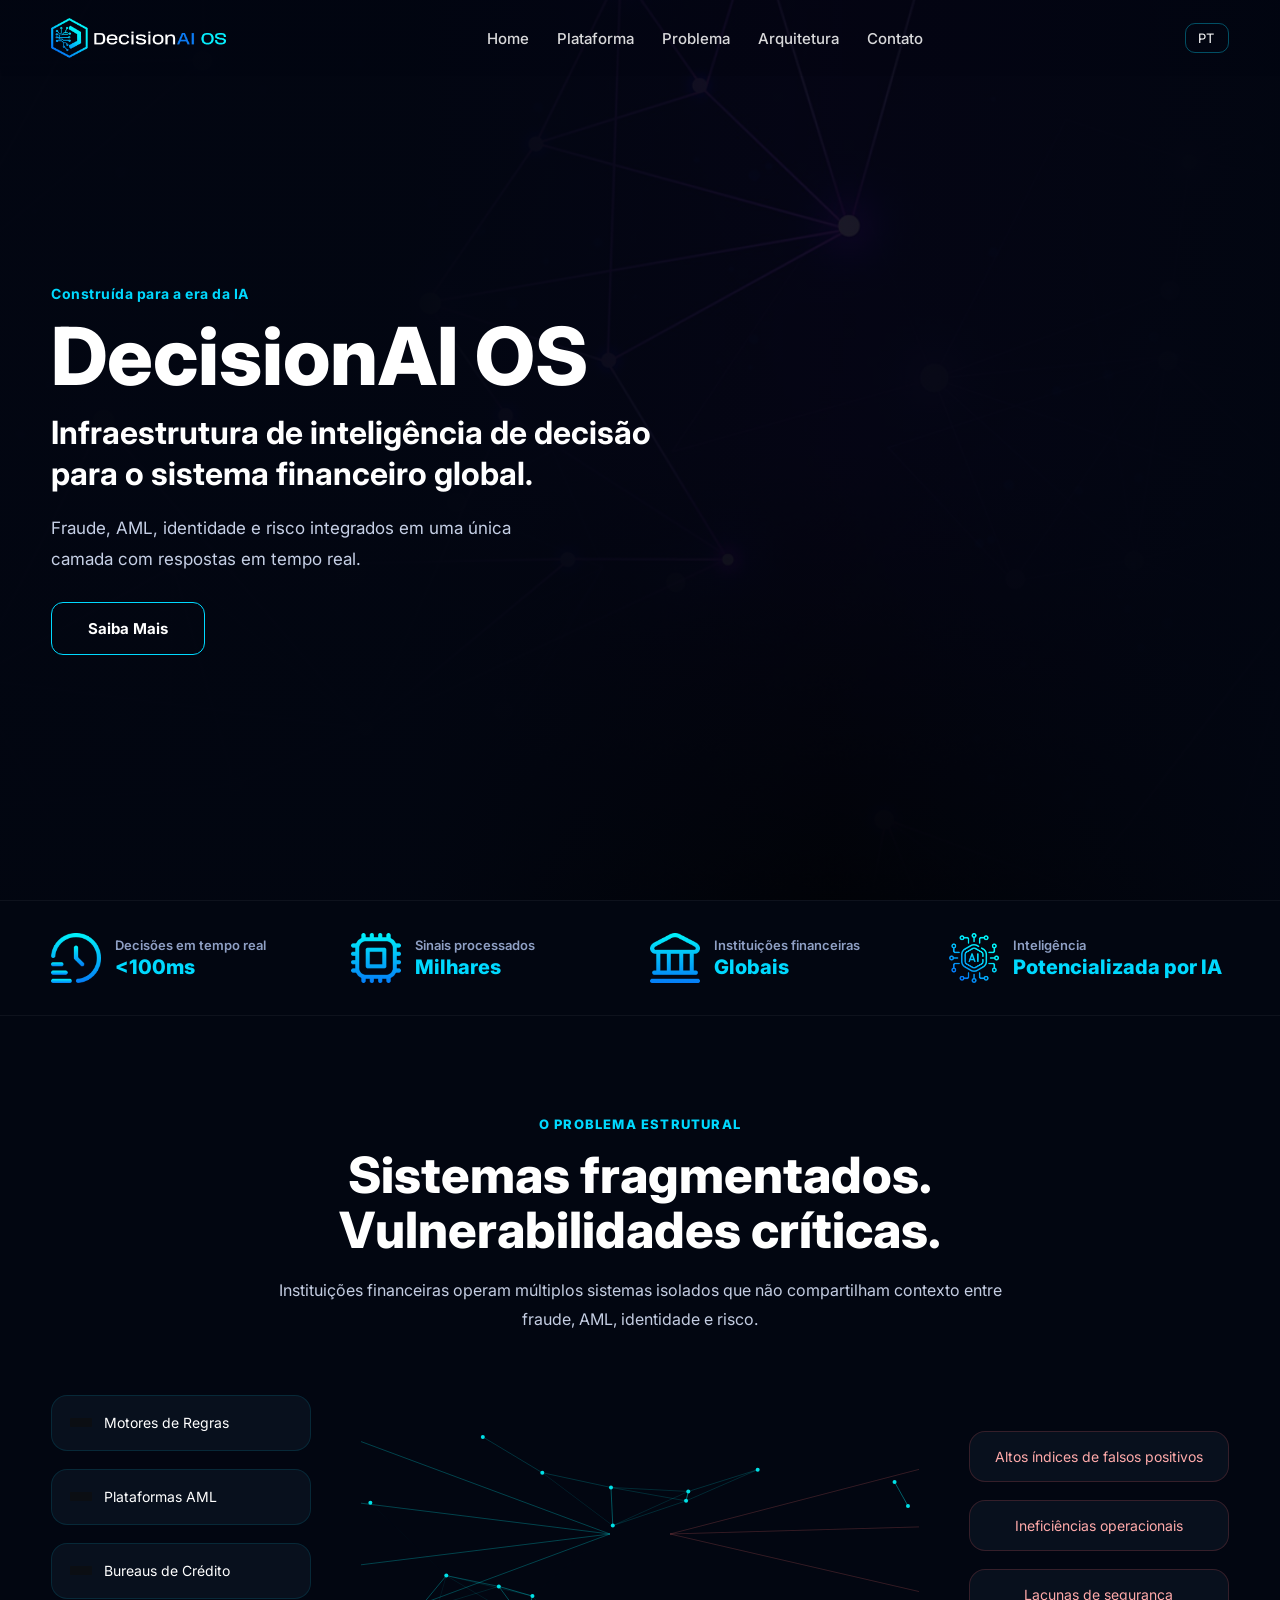
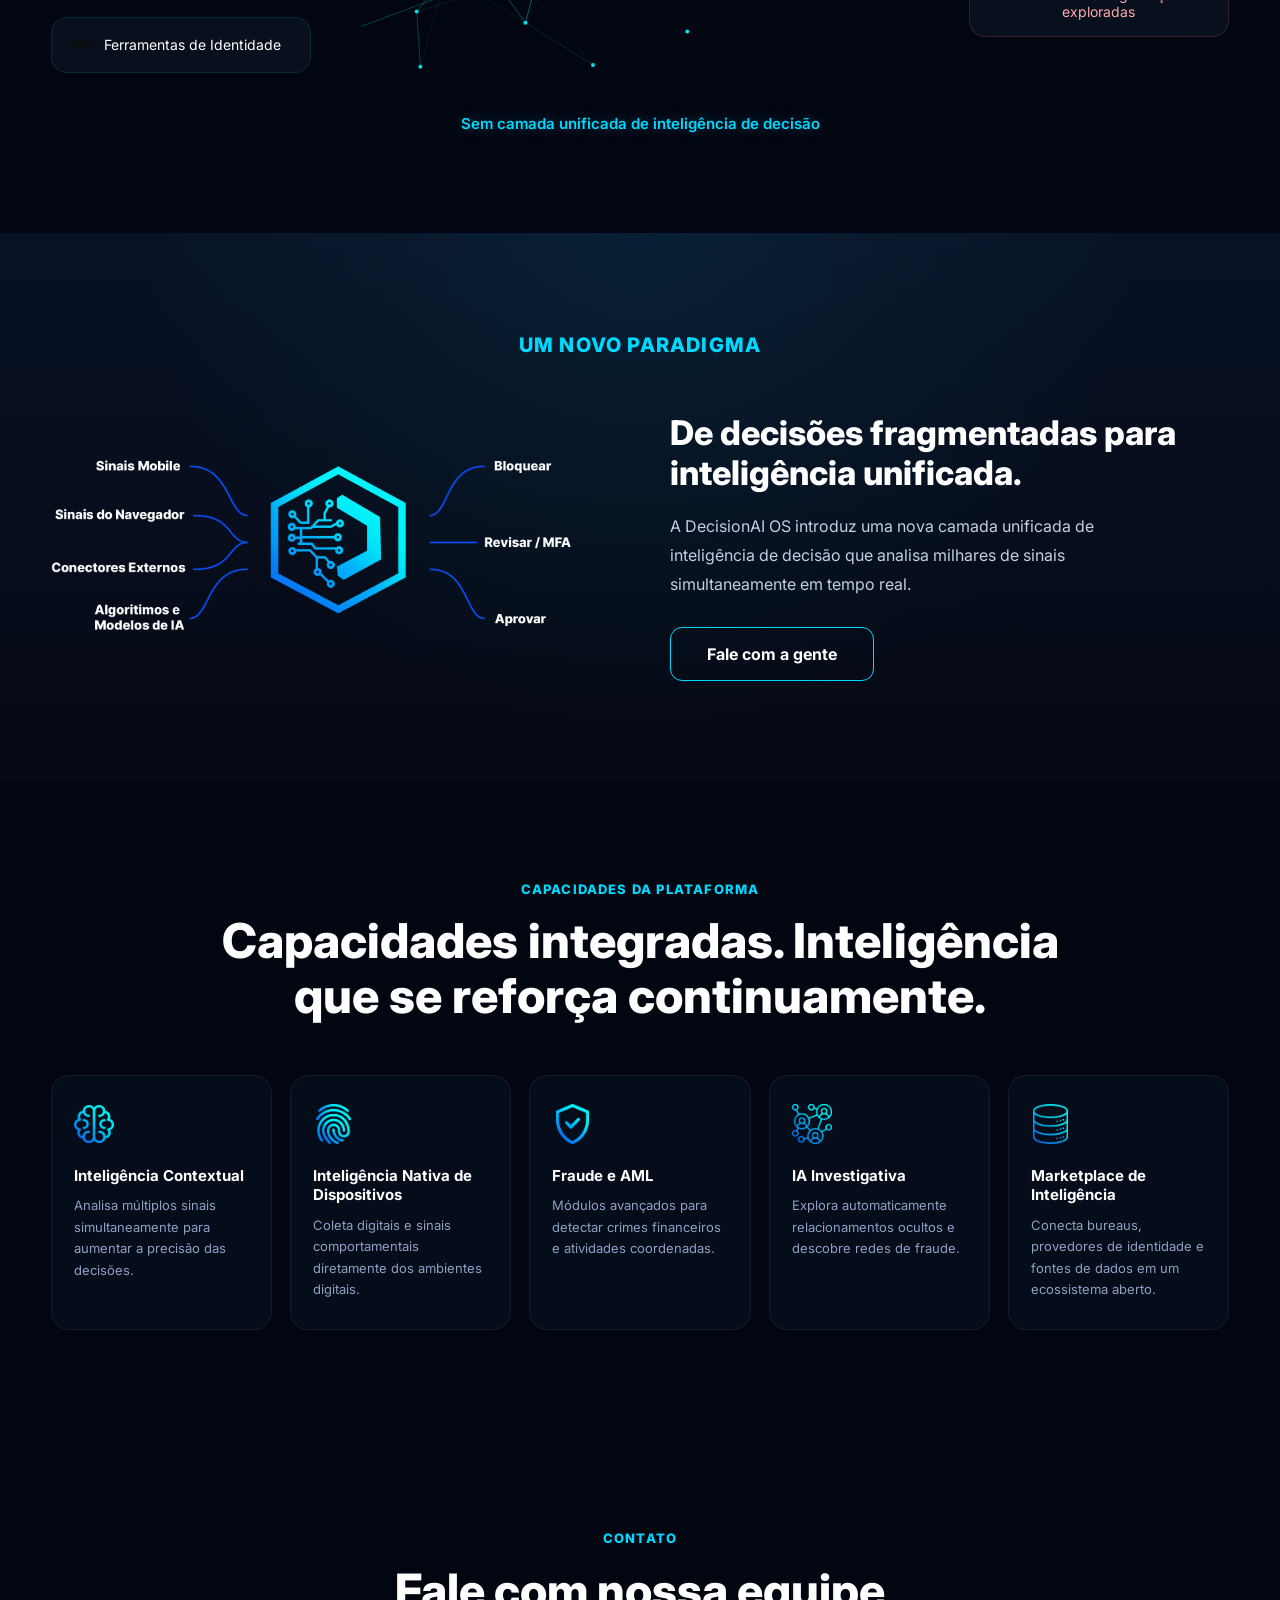
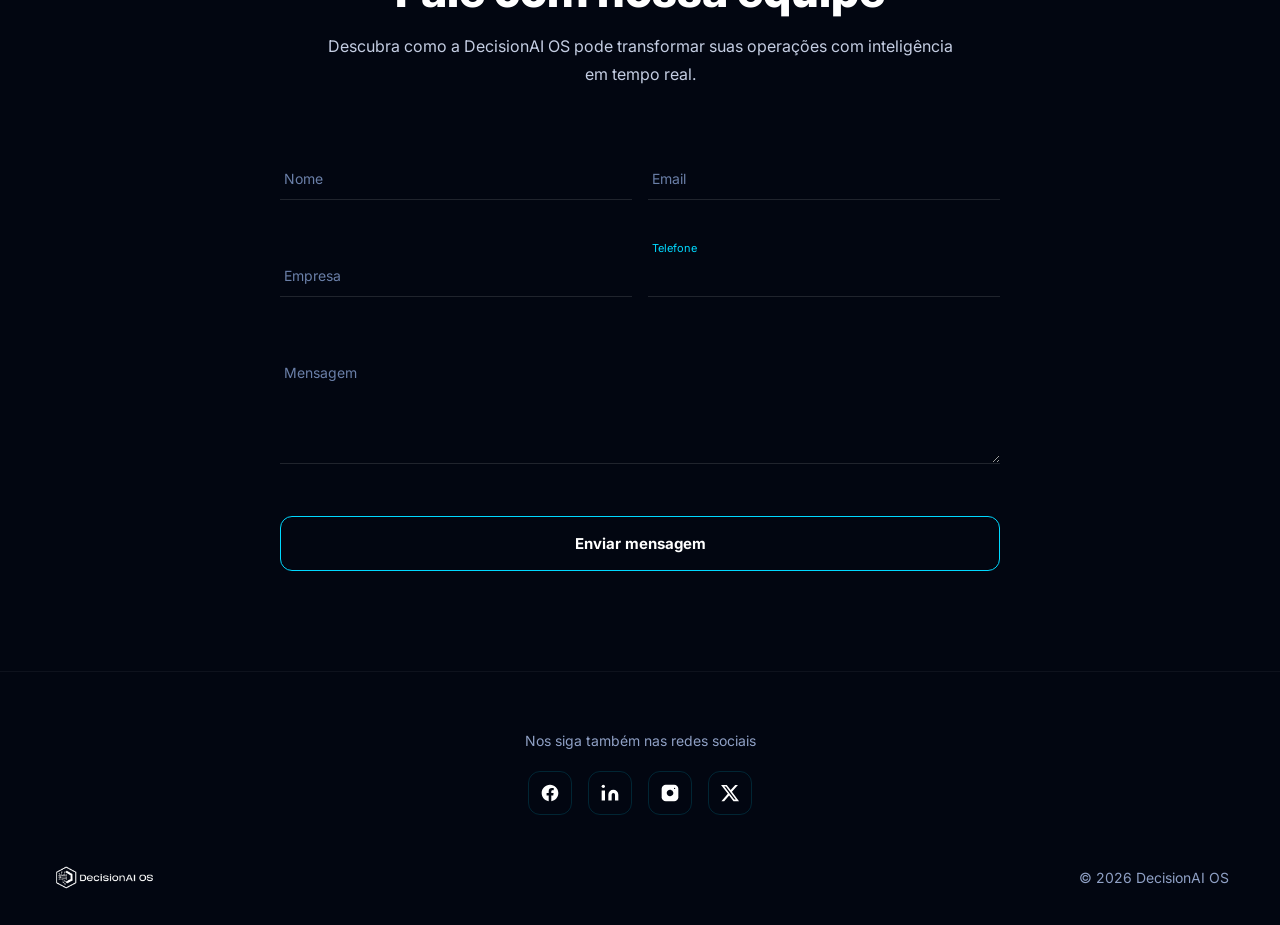
==== commit 8945bfa4: "Form" ====
--- a/index.html
+++ b/index.html
@@ -3,14 +3,17 @@
 ========================= -->
 <!DOCTYPE html>
 <html lang="pt-BR">
+
 <head>
   <link rel="icon" href="assets/fav.png" type="image/png">
   <link rel="shortcut icon" href="assets/fav.png" type="image/png">
   <link rel="apple-touch-icon" href="assets/fav.png">
   <meta charset="UTF-8">
   <meta name="viewport" content="width=device-width, initial-scale=1.0">
-  <meta name="description" content="DecisionAI OS é a infraestrutura de inteligência de decisão para o sistema financeiro global. Fraude, AML, identidade e risco em tempo real com IA.">
-  <meta name="keywords" content="DecisionAI OS, inteligência artificial, fraude bancária, AML, anti money laundering, fintech, risk engine, prevenção fraude, identidade digital, sistema financeiro">
+  <meta name="description"
+    content="DecisionAI OS é a infraestrutura de inteligência de decisão para o sistema financeiro global. Fraude, AML, identidade e risco em tempo real com IA.">
+  <meta name="keywords"
+    content="DecisionAI OS, inteligência artificial, fraude bancária, AML, anti money laundering, fintech, risk engine, prevenção fraude, identidade digital, sistema financeiro">
   <meta name="author" content="DecisionAI OS">
   <meta name="robots" content="index, follow">
   <meta name="language" content="pt-BR">
@@ -39,426 +42,455 @@
 
 <body>
 
-<div class="particles"></div>
-
-<!-- HEADER -->
-<header id="header">
-  <div class="container nav">
-
-    <!-- LOGO -->
-    <a href="#home" class="logo">
-      <img src="assets/logo.png" alt="DecisionAI OS">
-    </a>
-
-    <!-- MENU -->
-    <ul class="menu" id="menu">
-      <li><a href="#home" data-i18n="nav.home">Home</a></li>
-      <li><a href="#stats" data-i18n="nav.platform">Plataforma</a></li>
-      <li><a href="#problem" data-i18n="nav.problem">Problema</a></li>
-      <li><a href="#paradigm" data-i18n="nav.architecture">Arquitetura</a></li>
-      <li><a href="#contact" data-i18n="nav.contact">Contato</a></li>
-    </ul>
-
-    <!-- DIREITA -->
-    <div class="nav-right">
-
-      <!-- LANG SELECT -->
-      <div class="lang-switch">
-        <select id="langSelect">
-          <option value="pt">PT</option>
-          <option value="en">EN</option>
-          <option value="es">ES</option>
-        </select>
-      </div>
-
-      <!-- HAMBURGER -->
-      <div class="hamb" id="hamb" aria-label="Menu" role="button" tabindex="0">
-        <span></span>
-        <span></span>
-        <span></span>
-      </div>
-
-    </div>
-
-  </div>
-</header>
-
-
-<!-- HERO -->
-<section class="hero" id="home">
-
-  <div class="overlay"></div>
-
-  <div class="container hero-grid">
-
-    <div class="hero-text reveal">
-
-      <span data-i18n="hero.label">Construída para a era da IA</span>
-
-      <h1 data-i18n="hero.title">DecisionAI OS</h1>
-
-      <h2 data-i18n="hero.subtitle">
-        Infraestrutura de inteligência de decisão
-        para o sistema financeiro global.
-      </h2>
-
-      <p data-i18n="hero.desc">
-        Fraude, AML, identidade e risco integrados
-        em uma única camada com respostas em tempo real.
-      </p>
-
-      <a href="#paradigm" class="btn" data-i18n="hero.cta">Saiba Mais</a>
-
-    </div>
-
-  </div>
-
-</section>
-
-
-<!-- STRIP STATS -->
-<section class="stats-strip" id="stats">
-
-  <div class="stats-wrapper">
-
-    <div class="container stats-grid">
-
-      <!-- ITEM 1 -->
-      <div class="stat-item">
-        <img src="assets/icon1.png" alt="Tempo real">
-        <div>
-          <span data-i18n="stats.realtime">Decisões em tempo real</span>
-          <h3>&lt;100ms</h3>
-        </div>
-      </div>
-
-      <!-- ITEM 2 -->
-      <div class="stat-item">
-        <img src="assets/icon2.png" alt="Sinais">
-        <div>
-          <span data-i18n="stats.processed">Sinais processados</span>
-          <h3 data-i18n="stats.processed_val">Milhares</h3>
-        </div>
-      </div>
-
-      <!-- ITEM 3 -->
-      <div class="stat-item">
-        <img src="assets/icon3.png" alt="Instituições">
-        <div>
-          <span data-i18n="stats.global">Instituições financeiras</span>
-          <h3 data-i18n="stats.global_val">Globais</h3>
-        </div>
-      </div>
-
-      <!-- ITEM 4 -->
-      <div class="stat-item">
-        <img src="assets/icon4.png" alt="IA">
-        <div>
-          <span data-i18n="stats.ai">Inteligência</span>
-          <h3 data-i18n="stats.ai_val">Potencializada por IA</h3>
-        </div>
-      </div>
-
-    </div>
-
-  </div>
-
-</section>
-
-
-<!-- PROBLEM -->
-<section id="problem" class="problem-section section">
-
-  <div class="container">
-
-    <div class="problem-top reveal">
-
-      <span class="mini-title" data-i18n="problem.label">O PROBLEMA ESTRUTURAL</span>
-
-      <h2 data-i18n="problem.title">
-        Sistemas fragmentados.<br>
-        Vulnerabilidades críticas.
-      </h2>
-
-      <p data-i18n="problem.desc">
-        Instituições financeiras operam múltiplos sistemas isolados
-        que não compartilham contexto entre fraude, AML,
-        identidade e risco.
-      </p>
-
-    </div>
-
-    <div class="problem-visual reveal">
-
-      <div class="flow-layout">
-
-        <!-- ESQUERDA -->
-        <div class="flow-col left">
-
-          <div class="flow-item">
-            <img src="assets/img.png" alt="">
-            <span data-i18n="flow.rules">Motores de Regras</span>
-          </div>
-
-          <div class="flow-item">
-            <img src="assets/img.png" alt="">
-            <span data-i18n="flow.aml">Plataformas AML</span>
-          </div>
-
-          <div class="flow-item">
-            <img src="assets/img.png" alt="">
-            <span data-i18n="flow.credit">Bureaus de Crédito</span>
-          </div>
-
-          <div class="flow-item">
-            <img src="assets/img.png" alt="">
-            <span data-i18n="flow.identity">Ferramentas de Identidade</span>
-          </div>
-
-        </div>
-
-        <!-- CENTRO (REDE ANIMADA) -->
-        <div class="flow-center">
-          <canvas id="networkCanvas"></canvas>
-        </div>
-
-        <!-- DIREITA -->
-        <div class="flow-col right">
-
-          <div class="flow-item danger" data-i18n="flow.false">Altos índices de falsos positivos</div>
-          <div class="flow-item danger" data-i18n="flow.ineff">Ineficiências operacionais</div>
-          <div class="flow-item danger" data-i18n="flow.risk">Lacunas de segurança exploradas</div>
-
-        </div>
-
-      </div>
-
-      <div class="problem-footer-box" data-i18n="flow.footer">
-        Sem camada unificada de inteligência de decisão
-      </div>
-
-    </div>
-
-  </div>
-
-</section>
-
-
-<!-- PARADIGMA -->
-<section class="paradigm-section" id="paradigm">
-
-  <div class="container">
-
-    <h2 class="paradigm-title" data-i18n="paradigm.title">UM NOVO PARADIGMA</h2>
-
-    <div class="paradigm-content">
-
-      <div class="paradigm-left reveal">
-        <img src="assets/imgp.png" alt="Paradigma DecisionAI">
-      </div>
-
-      <div class="paradigm-right reveal">
-
-        <h3 data-i18n="paradigm.heading">
-          De decisões fragmentadas
-          para inteligência unificada.
-        </h3>
-
-        <p data-i18n="paradigm.desc">
-          A DecisionAI OS introduz uma nova camada unificada
-          de inteligência de decisão que analisa milhares
-          de sinais simultaneamente em tempo real.
+  <div class="particles"></div>
+
+  <!-- HEADER -->
+  <header id="header">
+    <div class="container nav">
+
+      <!-- LOGO -->
+      <a href="#home" class="logo">
+        <img src="assets/logo.png" alt="DecisionAI OS">
+      </a>
+
+      <!-- MENU -->
+      <ul class="menu" id="menu">
+        <li><a href="#home" data-i18n="nav.home">Home</a></li>
+        <li><a href="#stats" data-i18n="nav.platform">Plataforma</a></li>
+        <li><a href="#problem" data-i18n="nav.problem">Problema</a></li>
+        <li><a href="#paradigm" data-i18n="nav.architecture">Arquitetura</a></li>
+        <li><a href="#contact" data-i18n="nav.contact">Contato</a></li>
+      </ul>
+
+      <!-- DIREITA -->
+      <div class="nav-right">
+
+        <!-- LANG SELECT -->
+        <div class="lang-switch">
+          <select id="langSelect">
+            <option value="pt">PT</option>
+            <option value="en">EN</option>
+            <option value="es">ES</option>
+          </select>
+        </div>
+
+        <!-- HAMBURGER -->
+        <div class="hamb" id="hamb" aria-label="Menu" role="button" tabindex="0">
+          <span></span>
+          <span></span>
+          <span></span>
+        </div>
+
+      </div>
+
+    </div>
+  </header>
+
+
+  <!-- HERO -->
+  <section class="hero" id="home">
+
+    <div class="overlay"></div>
+
+    <div class="container hero-grid">
+
+      <div class="hero-text reveal">
+
+        <span data-i18n="hero.label">Construída para a era da IA</span>
+
+        <h1 data-i18n="hero.title">DecisionAI OS</h1>
+
+        <h2 data-i18n="hero.subtitle">
+          Infraestrutura de inteligência de decisão
+          para o sistema financeiro global.
+        </h2>
+
+        <p data-i18n="hero.desc">
+          Fraude, AML, identidade e risco integrados
+          em uma única camada com respostas em tempo real.
         </p>
 
-        <a href="#contact" class="paradigm-btn" data-i18n="paradigm.cta">
-          Fale com a gente
+        <a href="#paradigm" class="btn" data-i18n="hero.cta">Saiba Mais</a>
+
+      </div>
+
+    </div>
+
+  </section>
+
+
+  <!-- STRIP STATS -->
+  <section class="stats-strip" id="stats">
+
+    <div class="stats-wrapper">
+
+      <div class="container stats-grid">
+
+        <!-- ITEM 1 -->
+        <div class="stat-item">
+          <img src="assets/icon1.png" alt="Tempo real">
+          <div>
+            <span data-i18n="stats.realtime">Decisões em tempo real</span>
+            <h3>&lt;100ms</h3>
+          </div>
+        </div>
+
+        <!-- ITEM 2 -->
+        <div class="stat-item">
+          <img src="assets/icon2.png" alt="Sinais">
+          <div>
+            <span data-i18n="stats.processed">Sinais processados</span>
+            <h3 data-i18n="stats.processed_val">Milhares</h3>
+          </div>
+        </div>
+
+        <!-- ITEM 3 -->
+        <div class="stat-item">
+          <img src="assets/icon3.png" alt="Instituições">
+          <div>
+            <span data-i18n="stats.global">Instituições financeiras</span>
+            <h3 data-i18n="stats.global_val">Globais</h3>
+          </div>
+        </div>
+
+        <!-- ITEM 4 -->
+        <div class="stat-item">
+          <img src="assets/icon4.png" alt="IA">
+          <div>
+            <span data-i18n="stats.ai">Inteligência</span>
+            <h3 data-i18n="stats.ai_val">Potencializada por IA</h3>
+          </div>
+        </div>
+
+      </div>
+
+    </div>
+
+  </section>
+
+
+  <!-- PROBLEM -->
+  <section id="problem" class="problem-section section">
+
+    <div class="container">
+
+      <div class="problem-top reveal">
+
+        <span class="mini-title" data-i18n="problem.label">O PROBLEMA ESTRUTURAL</span>
+
+        <h2 data-i18n="problem.title">
+          Sistemas fragmentados.<br>
+          Vulnerabilidades críticas.
+        </h2>
+
+        <p data-i18n="problem.desc">
+          Instituições financeiras operam múltiplos sistemas isolados
+          que não compartilham contexto entre fraude, AML,
+          identidade e risco.
+        </p>
+
+      </div>
+
+      <div class="problem-visual reveal">
+
+        <div class="flow-layout">
+
+          <!-- ESQUERDA -->
+          <div class="flow-col left">
+
+            <div class="flow-item">
+              <img src="assets/img.png" alt="">
+              <span data-i18n="flow.rules">Motores de Regras</span>
+            </div>
+
+            <div class="flow-item">
+              <img src="assets/img.png" alt="">
+              <span data-i18n="flow.aml">Plataformas AML</span>
+            </div>
+
+            <div class="flow-item">
+              <img src="assets/img.png" alt="">
+              <span data-i18n="flow.credit">Bureaus de Crédito</span>
+            </div>
+
+            <div class="flow-item">
+              <img src="assets/img.png" alt="">
+              <span data-i18n="flow.identity">Ferramentas de Identidade</span>
+            </div>
+
+          </div>
+
+          <!-- CENTRO (REDE ANIMADA) -->
+          <div class="flow-center">
+            <canvas id="networkCanvas"></canvas>
+          </div>
+
+          <!-- DIREITA -->
+          <div class="flow-col right">
+
+            <div class="flow-item danger" data-i18n="flow.false">Altos índices de falsos positivos</div>
+            <div class="flow-item danger" data-i18n="flow.ineff">Ineficiências operacionais</div>
+            <div class="flow-item danger" data-i18n="flow.risk">Lacunas de segurança exploradas</div>
+
+          </div>
+
+        </div>
+
+        <div class="problem-footer-box" data-i18n="flow.footer">
+          Sem camada unificada de inteligência de decisão
+        </div>
+
+      </div>
+
+    </div>
+
+  </section>
+
+
+  <!-- PARADIGMA -->
+  <section class="paradigm-section" id="paradigm">
+
+    <div class="container">
+
+      <h2 class="paradigm-title" data-i18n="paradigm.title">UM NOVO PARADIGMA</h2>
+
+      <div class="paradigm-content">
+
+        <div class="paradigm-left reveal">
+          <img src="assets/imgp.png" alt="Paradigma DecisionAI">
+        </div>
+
+        <div class="paradigm-right reveal">
+
+          <h3 data-i18n="paradigm.heading">
+            De decisões fragmentadas
+            para inteligência unificada.
+          </h3>
+
+          <p data-i18n="paradigm.desc">
+            A DecisionAI OS introduz uma nova camada unificada
+            de inteligência de decisão que analisa milhares
+            de sinais simultaneamente em tempo real.
+          </p>
+
+          <a href="#contact" class="paradigm-btn" data-i18n="paradigm.cta">
+            Fale com a gente
+          </a>
+
+        </div>
+
+      </div>
+
+    </div>
+
+  </section>
+
+
+  <!-- CAPACIDADES -->
+  <section class="cap-section section">
+
+    <div class="container">
+
+      <!-- HEADER -->
+      <div class="cap-head reveal">
+
+        <span class="mini-title" data-i18n="cap.label">CAPACIDADES DA PLATAFORMA</span>
+
+        <h2 data-i18n="cap.title">
+          Capacidades integradas.<br>
+          Inteligência que se reforça continuamente.
+        </h2>
+
+      </div>
+
+      <!-- CARDS -->
+      <div class="cap-grid">
+
+        <div class="cap-card reveal">
+          <img src="assets/sec1.png" alt="">
+          <h3 data-i18n="cap.context">Inteligência Contextual</h3>
+          <p data-i18n="cap.context_desc">
+            Analisa múltiplos sinais simultaneamente
+            para aumentar a precisão das decisões.
+          </p>
+        </div>
+
+        <div class="cap-card reveal">
+          <img src="assets/sec2.png" alt="">
+          <h3 data-i18n="cap.device">Inteligência Nativa de Dispositivos</h3>
+          <p data-i18n="cap.device_desc">
+            Coleta digitais e sinais comportamentais
+            diretamente dos ambientes digitais.
+          </p>
+        </div>
+
+        <div class="cap-card reveal">
+          <img src="assets/sec3.png" alt="">
+          <h3 data-i18n="cap.fraud">Fraude e AML</h3>
+          <p data-i18n="cap.fraud_desc">
+            Módulos avançados para detectar crimes
+            financeiros e atividades coordenadas.
+          </p>
+        </div>
+
+        <div class="cap-card reveal">
+          <img src="assets/sec4.png" alt="">
+          <h3 data-i18n="cap.ai">IA Investigativa</h3>
+          <p data-i18n="cap.ai_desc">
+            Explora automaticamente relacionamentos ocultos
+            e descobre redes de fraude.
+          </p>
+        </div>
+
+        <div class="cap-card reveal">
+          <img src="assets/sec5.png" alt="">
+          <h3 data-i18n="cap.market">Marketplace de Inteligência</h3>
+          <p data-i18n="cap.market_desc">
+            Conecta bureaus, provedores de identidade
+            e fontes de dados em um ecossistema aberto.
+          </p>
+        </div>
+
+      </div>
+
+    </div>
+
+  </section>
+
+
+  <!-- CONTATO -->
+  <section id="contact" class="contact-section section">
+
+    <div class="container">
+
+      <div class="contact-head reveal">
+
+        <span class="mini-title" data-i18n="contact.label">CONTATO</span>
+
+        <h2 data-i18n="contact.title">Fale com nossa equipe</h2>
+
+        <p data-i18n="contact.desc">
+          Descubra como a DecisionAI OS pode transformar
+          suas operações com inteligência em tempo real.
+        </p>
+
+      </div>
+
+      <!-- FORMSPREE: troque YOUR_FORM_ID pelo ID que você vai gerar no formspree.io -->
+      <form class="contact-form reveal" id="contactForm" action="https://formspree.io/f/mjglvvwl" method="POST"
+        novalidate>
+
+        <!-- Campo oculto: identifica a origem do lead -->
+        <input type="hidden" name="_subject" value="Novo contato — DecisionAI OS">
+        <!-- Bloqueia spam bots -->
+        <input type="text" name="_gotcha" style="display:none" tabindex="-1" autocomplete="off">
+
+        <div class="form-row">
+
+          <div class="input-group" id="group-name">
+            <input type="text" id="fieldName" name="name" required autocomplete="name" placeholder=" ">
+            <label for="fieldName" data-i18n="contact.name">Nome</label>
+            <span class="field-error" id="err-name"></span>
+          </div>
+
+          <div class="input-group" id="group-email">
+            <input type="email" id="fieldEmail" name="email" required autocomplete="email" placeholder=" ">
+            <label for="fieldEmail" data-i18n="contact.email">Email</label>
+            <span class="field-error" id="err-email"></span>
+          </div>
+
+        </div>
+
+        <div class="form-row">
+
+          <div class="input-group" id="group-company">
+            <input type="text" id="fieldCompany" name="company" required autocomplete="organization" placeholder=" ">
+            <label for="fieldCompany" data-i18n="contact.company">Empresa</label>
+            <span class="field-error" id="err-company"></span>
+          </div>
+
+          <div class="input-group" id="group-phone">
+            <input type="tel" id="fieldPhone" name="phone" autocomplete="tel" placeholder=" ">
+            <label for="fieldPhone" data-i18n="contact.phone">Telefone</label>
+          </div>
+
+        </div>
+
+        <div class="input-group" id="group-message">
+          <textarea id="fieldMessage" name="message" rows="4" required placeholder=" "></textarea>
+          <label for="fieldMessage" data-i18n="contact.message">Mensagem</label>
+          <span class="field-error" id="err-message"></span>
+        </div>
+
+        <button type="submit" class="contact-btn" id="submitBtn">
+          <span class="btn-text" data-i18n="contact.cta">Enviar mensagem</span>
+          <span class="btn-spinner" aria-hidden="true"></span>
+        </button>
+
+        <!-- Feedback de resultado -->
+        <div class="form-result" id="formResult" role="alert" aria-live="polite"></div>
+
+      </form>
+
+    </div>
+
+  </section>
+
+
+  <!-- FOOTER -->
+  <footer>
+
+    <div class="footer-social">
+
+      <p data-i18n="footer.social">Nos siga também nas redes sociais</p>
+
+      <div class="social-icons">
+
+        <a href="#" target="_blank" aria-label="Facebook">
+          <svg xmlns="http://www.w3.org/2000/svg" width="20" height="20" fill="currentColor" viewBox="0 0 24 24">
+            <path
+              d="M22 12c0-5.523-4.477-10-10-10S2 6.477 2 12c0 4.991 3.657 9.128 8.438 9.878v-6.987H7.898v-2.89h2.54V9.797c0-2.506 1.492-3.89 3.777-3.89 1.094 0 2.238.195 2.238.195v2.46h-1.26c-1.243 0-1.63.771-1.63 1.562V12h2.773l-.443 2.89h-2.33v6.988C18.343 21.128 22 16.991 22 12z" />
+          </svg>
         </a>
 
-      </div>
-
-    </div>
-
-  </div>
-
-</section>
-
-
-<!-- CAPACIDADES -->
-<section class="cap-section section">
-
-  <div class="container">
-
-    <!-- HEADER -->
-    <div class="cap-head reveal">
-
-      <span class="mini-title" data-i18n="cap.label">CAPACIDADES DA PLATAFORMA</span>
-
-      <h2 data-i18n="cap.title">
-        Capacidades integradas.<br>
-        Inteligência que se reforça continuamente.
-      </h2>
-
-    </div>
-
-    <!-- CARDS -->
-    <div class="cap-grid">
-
-      <div class="cap-card reveal">
-        <img src="assets/sec1.png" alt="">
-        <h3 data-i18n="cap.context">Inteligência Contextual</h3>
-        <p data-i18n="cap.context_desc">
-          Analisa múltiplos sinais simultaneamente
-          para aumentar a precisão das decisões.
-        </p>
-      </div>
-
-      <div class="cap-card reveal">
-        <img src="assets/sec2.png" alt="">
-        <h3 data-i18n="cap.device">Inteligência Nativa de Dispositivos</h3>
-        <p data-i18n="cap.device_desc">
-          Coleta digitais e sinais comportamentais
-          diretamente dos ambientes digitais.
-        </p>
-      </div>
-
-      <div class="cap-card reveal">
-        <img src="assets/sec3.png" alt="">
-        <h3 data-i18n="cap.fraud">Fraude e AML</h3>
-        <p data-i18n="cap.fraud_desc">
-          Módulos avançados para detectar crimes
-          financeiros e atividades coordenadas.
-        </p>
-      </div>
-
-      <div class="cap-card reveal">
-        <img src="assets/sec4.png" alt="">
-        <h3 data-i18n="cap.ai">IA Investigativa</h3>
-        <p data-i18n="cap.ai_desc">
-          Explora automaticamente relacionamentos ocultos
-          e descobre redes de fraude.
-        </p>
-      </div>
-
-      <div class="cap-card reveal">
-        <img src="assets/sec5.png" alt="">
-        <h3 data-i18n="cap.market">Marketplace de Inteligência</h3>
-        <p data-i18n="cap.market_desc">
-          Conecta bureaus, provedores de identidade
-          e fontes de dados em um ecossistema aberto.
-        </p>
-      </div>
-
-    </div>
-
-  </div>
-
-</section>
-
-
-<!-- CONTATO -->
-<section id="contact" class="contact-section section">
-
-  <div class="container">
-
-    <div class="contact-head reveal">
-
-      <span class="mini-title" data-i18n="contact.label">CONTATO</span>
-
-      <h2 data-i18n="contact.title">Fale com nossa equipe</h2>
-
-      <p data-i18n="contact.desc">
-        Descubra como a DecisionAI OS pode transformar
-        suas operações com inteligência em tempo real.
-      </p>
-
-    </div>
-
-    <form class="contact-form reveal" id="contactForm" novalidate>
-
-      <div class="form-row">
-
-        <div class="input-group">
-          <input type="text" id="fieldName" required autocomplete="name">
-          <label for="fieldName" data-i18n="contact.name">Nome</label>
-        </div>
-
-        <div class="input-group">
-          <input type="email" id="fieldEmail" required autocomplete="email">
-          <label for="fieldEmail" data-i18n="contact.email">Email</label>
-        </div>
-
-      </div>
-
-      <div class="form-row">
-
-        <div class="input-group">
-          <input type="text" id="fieldCompany" required autocomplete="organization">
-          <label for="fieldCompany" data-i18n="contact.company">Empresa</label>
-        </div>
-
-        <div class="input-group">
-          <input type="tel" id="fieldPhone" autocomplete="tel">
-          <label for="fieldPhone" data-i18n="contact.phone">Telefone</label>
-        </div>
-
-      </div>
-
-      <div class="input-group">
-        <textarea id="fieldMessage" rows="4" required></textarea>
-        <label for="fieldMessage" data-i18n="contact.message">Mensagem</label>
-      </div>
-
-      <button type="submit" class="contact-btn" id="submitBtn">
-        <span data-i18n="contact.cta">Enviar mensagem</span>
-      </button>
-
-    </form>
-
-  </div>
-
-</section>
-
-
-<!-- FOOTER -->
-<footer>
-
-  <div class="footer-social">
-
-    <p data-i18n="footer.social">Nos siga também nas redes sociais</p>
-
-    <div class="social-icons">
-
-      <a href="#" target="_blank" aria-label="Facebook">
-        <svg xmlns="http://www.w3.org/2000/svg" width="20" height="20" fill="currentColor" viewBox="0 0 24 24"><path d="M22 12c0-5.523-4.477-10-10-10S2 6.477 2 12c0 4.991 3.657 9.128 8.438 9.878v-6.987H7.898v-2.89h2.54V9.797c0-2.506 1.492-3.89 3.777-3.89 1.094 0 2.238.195 2.238.195v2.46h-1.26c-1.243 0-1.63.771-1.63 1.562V12h2.773l-.443 2.89h-2.33v6.988C18.343 21.128 22 16.991 22 12z"/></svg>
-      </a>
-
-      <a href="#" target="_blank" aria-label="LinkedIn">
-        <svg xmlns="http://www.w3.org/2000/svg" width="20" height="20" fill="currentColor" viewBox="0 0 24 24"><path d="M16 8a6 6 0 0 1 6 6v7h-4v-7a2 2 0 0 0-2-2 2 2 0 0 0-2 2v7h-4v-7a6 6 0 0 1 6-6zM2 9h4v12H2z"/><circle cx="4" cy="4" r="2"/></svg>
-      </a>
-
-      <a href="#" target="_blank" aria-label="Instagram">
-        <svg xmlns="http://www.w3.org/2000/svg" width="20" height="20" fill="currentColor" viewBox="0 0 24 24"><rect x="2" y="2" width="20" height="20" rx="5" ry="5"/><path fill="#020611" d="M16 11.37A4 4 0 1 1 12.63 8 4 4 0 0 1 16 11.37z"/><line x1="17.5" y1="6.5" x2="17.51" y2="6.5" stroke="#020611" stroke-width="1.5" stroke-linecap="round"/></svg>
-      </a>
-
-      <a href="#" target="_blank" aria-label="Twitter / X">
-        <svg xmlns="http://www.w3.org/2000/svg" width="20" height="20" fill="currentColor" viewBox="0 0 24 24"><path d="M18.244 2.25h3.308l-7.227 8.26 8.502 11.24H16.17l-5.214-6.817L4.99 21.75H1.68l7.73-8.835L1.254 2.25H8.08l4.713 6.231zm-1.161 17.52h1.833L7.084 4.126H5.117z"/></svg>
-      </a>
-
-    </div>
-
-  </div>
-
-  <div class="container foot">
-
-    <img src="assets/logob.png" alt="DecisionAI OS">
-
-    <p data-i18n="footer.copy">© 2026 DecisionAI OS</p>
-
-  </div>
-
-</footer>
-
-
-<script src="script.js"></script>
+        <a href="#" target="_blank" aria-label="LinkedIn">
+          <svg xmlns="http://www.w3.org/2000/svg" width="20" height="20" fill="currentColor" viewBox="0 0 24 24">
+            <path d="M16 8a6 6 0 0 1 6 6v7h-4v-7a2 2 0 0 0-2-2 2 2 0 0 0-2 2v7h-4v-7a6 6 0 0 1 6-6zM2 9h4v12H2z" />
+            <circle cx="4" cy="4" r="2" />
+          </svg>
+        </a>
+
+        <a href="#" target="_blank" aria-label="Instagram">
+          <svg xmlns="http://www.w3.org/2000/svg" width="20" height="20" fill="currentColor" viewBox="0 0 24 24">
+            <rect x="2" y="2" width="20" height="20" rx="5" ry="5" />
+            <path fill="#020611" d="M16 11.37A4 4 0 1 1 12.63 8 4 4 0 0 1 16 11.37z" />
+            <line x1="17.5" y1="6.5" x2="17.51" y2="6.5" stroke="#020611" stroke-width="1.5" stroke-linecap="round" />
+          </svg>
+        </a>
+
+        <a href="#" target="_blank" aria-label="Twitter / X">
+          <svg xmlns="http://www.w3.org/2000/svg" width="20" height="20" fill="currentColor" viewBox="0 0 24 24">
+            <path
+              d="M18.244 2.25h3.308l-7.227 8.26 8.502 11.24H16.17l-5.214-6.817L4.99 21.75H1.68l7.73-8.835L1.254 2.25H8.08l4.713 6.231zm-1.161 17.52h1.833L7.084 4.126H5.117z" />
+          </svg>
+        </a>
+
+      </div>
+
+    </div>
+
+    <div class="container foot">
+
+      <img src="assets/logob.png" alt="DecisionAI OS">
+
+      <p data-i18n="footer.copy">© 2026 DecisionAI OS</p>
+
+    </div>
+
+  </footer>
+
+
+  <script src="script.js"></script>
 </body>
+
 </html>
--- a/style.css
+++ b/style.css
@@ -6,7 +6,9 @@
 /* =========================
    RESET
 ========================= */
-*, *::before, *::after {
+*,
+*::before,
+*::after {
   margin: 0;
   padding: 0;
   box-sizing: border-box;
@@ -234,12 +236,10 @@
 .overlay {
   position: absolute;
   inset: 0;
-  background: linear-gradient(
-    90deg,
-    rgba(2, 6, 17, .96) 32%,
-    rgba(2, 6, 17, .45) 65%,
-    rgba(2, 6, 17, .97) 100%
-  );
+  background: linear-gradient(90deg,
+      rgba(2, 6, 17, .96) 32%,
+      rgba(2, 6, 17, .45) 65%,
+      rgba(2, 6, 17, .97) 100%);
 }
 
 .hero-grid {
@@ -251,7 +251,7 @@
   max-width: 620px;
 }
 
-.hero-text > span {
+.hero-text>span {
   color: #00d9ff;
   font-size: 14px;
   font-weight: 700;
@@ -654,12 +654,12 @@
 }
 
 /* Float up when focused or has value */
-.input-group input:focus + label,
-.input-group textarea:focus + label,
-.input-group input:not(:placeholder-shown) + label,
-.input-group textarea:not(:placeholder-shown) + label,
-.input-group input:valid + label,
-.input-group textarea:valid + label {
+.input-group input:focus+label,
+.input-group textarea:focus+label,
+.input-group input:not(:placeholder-shown)+label,
+.input-group textarea:not(:placeholder-shown)+label,
+.input-group input:valid+label,
+.input-group textarea:valid+label {
   top: 4px;
   font-size: 11px;
   color: #00d9ff;
@@ -670,9 +670,10 @@
   border-color: #00d9ff;
 }
 
-/* SUBMIT */
+/* SUBMIT BUTTON */
 .contact-btn {
   width: 100%;
+  margin-top: 8px;
   padding: 17px;
   border-radius: 12px;
   border: 1px solid #00d9ff;
@@ -682,42 +683,122 @@
   font-weight: 700;
   font-family: 'Inter', sans-serif;
   cursor: pointer;
-  transition: background .3s, box-shadow .3s, transform .3s;
+  transition: background .3s, box-shadow .3s, transform .3s, opacity .3s;
   position: relative;
   overflow: hidden;
-}
-
-.contact-btn:hover {
-  background: rgba(0, 217, 255, .07);
+  display: flex;
+  align-items: center;
+  justify-content: center;
+  gap: 10px;
+}
+
+.contact-btn:hover:not(:disabled) {
+  background: rgba(0, 217, 255, .08);
   box-shadow: 0 0 28px rgba(0, 217, 255, .18);
   transform: translateY(-2px);
 }
 
-.contact-btn.loading {
+.contact-btn:disabled {
   pointer-events: none;
-  opacity: .7;
-}
-
-.contact-btn.loading span {
-  opacity: 0;
-}
-
-.contact-btn.loading::after {
-  content: "";
+  opacity: .65;
+}
+
+/* Spinner inside button */
+.btn-spinner {
+  display: none;
   width: 18px;
   height: 18px;
-  border: 2px solid #00d9ff;
-  border-top-color: transparent;
+  border: 2px solid rgba(0, 217, 255, .4);
+  border-top-color: #00d9ff;
   border-radius: 50%;
-  position: absolute;
-  top: 50%;
-  left: 50%;
-  transform: translate(-50%, -50%);
-  animation: spin .8s linear infinite;
+  flex-shrink: 0;
+  animation: spin .7s linear infinite;
+}
+
+.contact-btn.loading .btn-spinner {
+  display: block;
+}
+
+.contact-btn.loading .btn-text {
+  opacity: .7;
 }
 
 @keyframes spin {
-  to { transform: translate(-50%, -50%) rotate(360deg); }
+  to {
+    transform: rotate(360deg);
+  }
+}
+
+/* =========================
+   FIELD ERRORS
+========================= */
+.field-error {
+  display: block;
+  font-size: 11.5px;
+  color: #ff7070;
+  margin-top: 5px;
+  min-height: 16px;
+  transition: opacity .2s;
+}
+
+.input-group.has-error input,
+.input-group.has-error textarea {
+  border-color: rgba(255, 100, 100, .55);
+}
+
+.input-group.has-error label {
+  color: #ff7070;
+}
+
+.input-group.has-error input:focus+label,
+.input-group.has-error textarea:focus+label {
+  color: #ff7070;
+}
+
+/* =========================
+   FORM RESULT BANNER
+========================= */
+.form-result {
+  margin-top: 24px;
+  padding: 16px 20px;
+  border-radius: 12px;
+  font-size: 14px;
+  font-weight: 500;
+  line-height: 1.5;
+  display: none;
+  align-items: center;
+  gap: 12px;
+  animation: fadeInUp .4s ease;
+}
+
+.form-result.success {
+  display: flex;
+  background: rgba(0, 217, 120, .07);
+  border: 1px solid rgba(0, 217, 120, .25);
+  color: #4dffa6;
+}
+
+.form-result.error {
+  display: flex;
+  background: rgba(255, 80, 80, .07);
+  border: 1px solid rgba(255, 80, 80, .25);
+  color: #ff8080;
+}
+
+.form-result svg {
+  flex-shrink: 0;
+}
+
+@keyframes fadeInUp {
+  from {
+    opacity: 0;
+    transform: translateY(8px);
+  }
+
+  to {
+    opacity: 1;
+    transform: translateY(0);
+  }
 }
 
 /* =========================
@@ -842,8 +923,13 @@
     height: 220px;
   }
 
-  .flow-col.left { order: 1; }
-  .flow-col.right { order: 3; }
+  .flow-col.left {
+    order: 1;
+  }
+
+  .flow-col.right {
+    order: 3;
+  }
 
   .stats-grid {
     grid-template-columns: repeat(2, 1fr);
@@ -911,8 +997,13 @@
 }
 
 @keyframes scrollStats {
-  0%   { transform: translateX(0); }
-  100% { transform: translateX(-50%); }
+  0% {
+    transform: translateX(0);
+  }
+
+  100% {
+    transform: translateX(-50%);
+  }
 }
 
 /* =========================
@@ -971,4 +1062,4 @@
     font-size: 24px;
   }
 
-}
+}
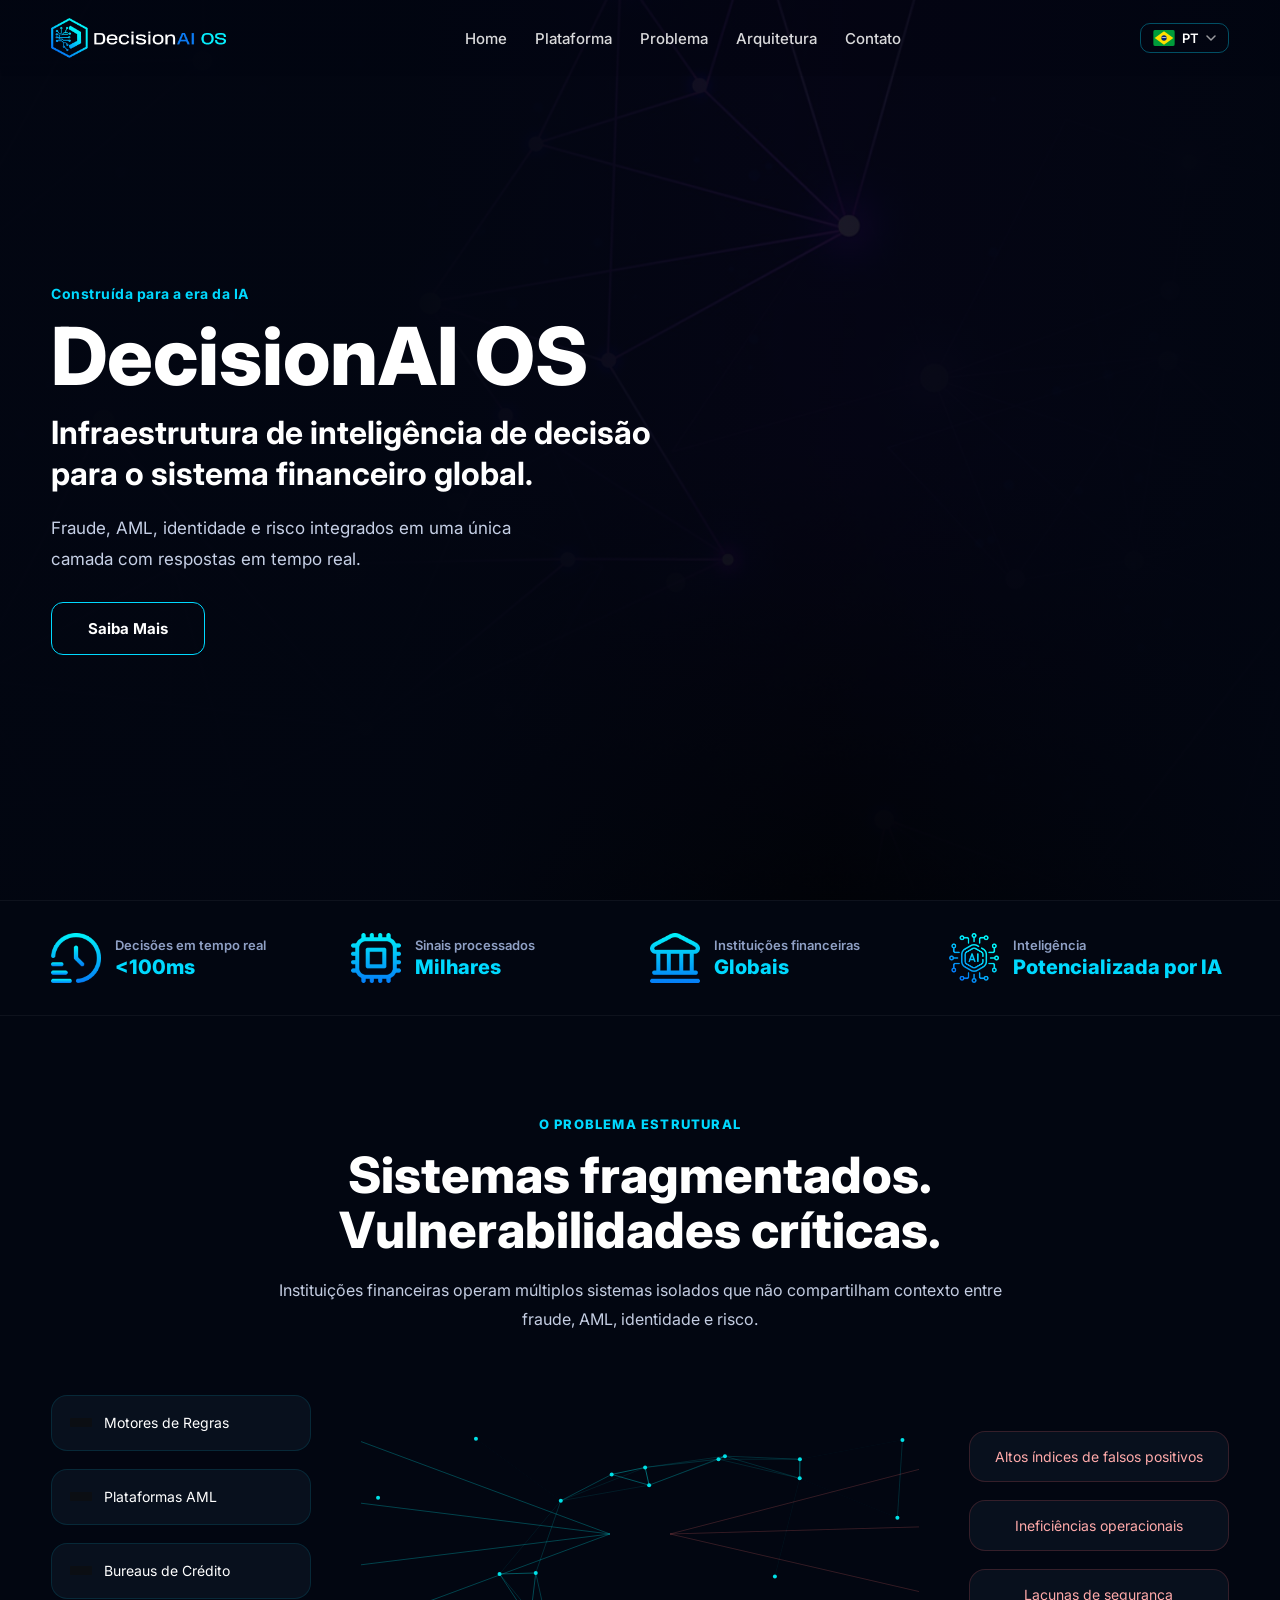
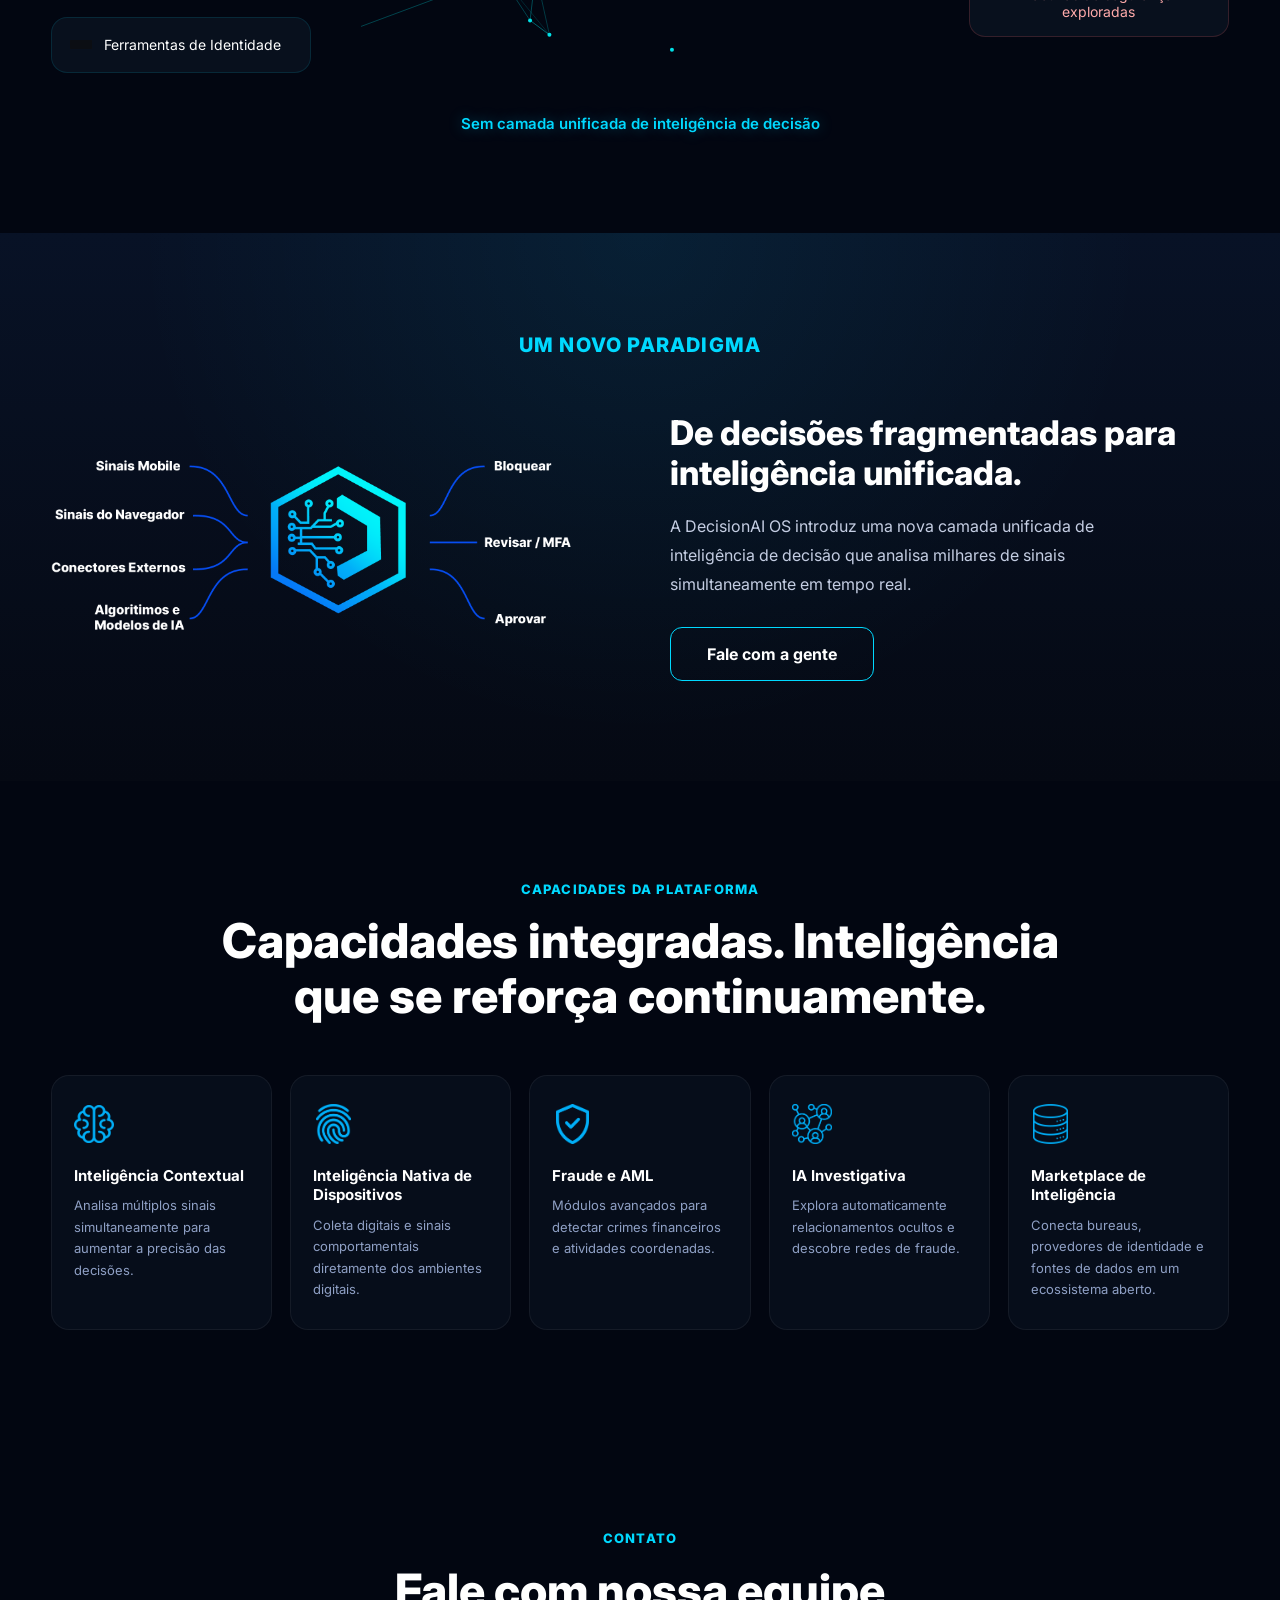
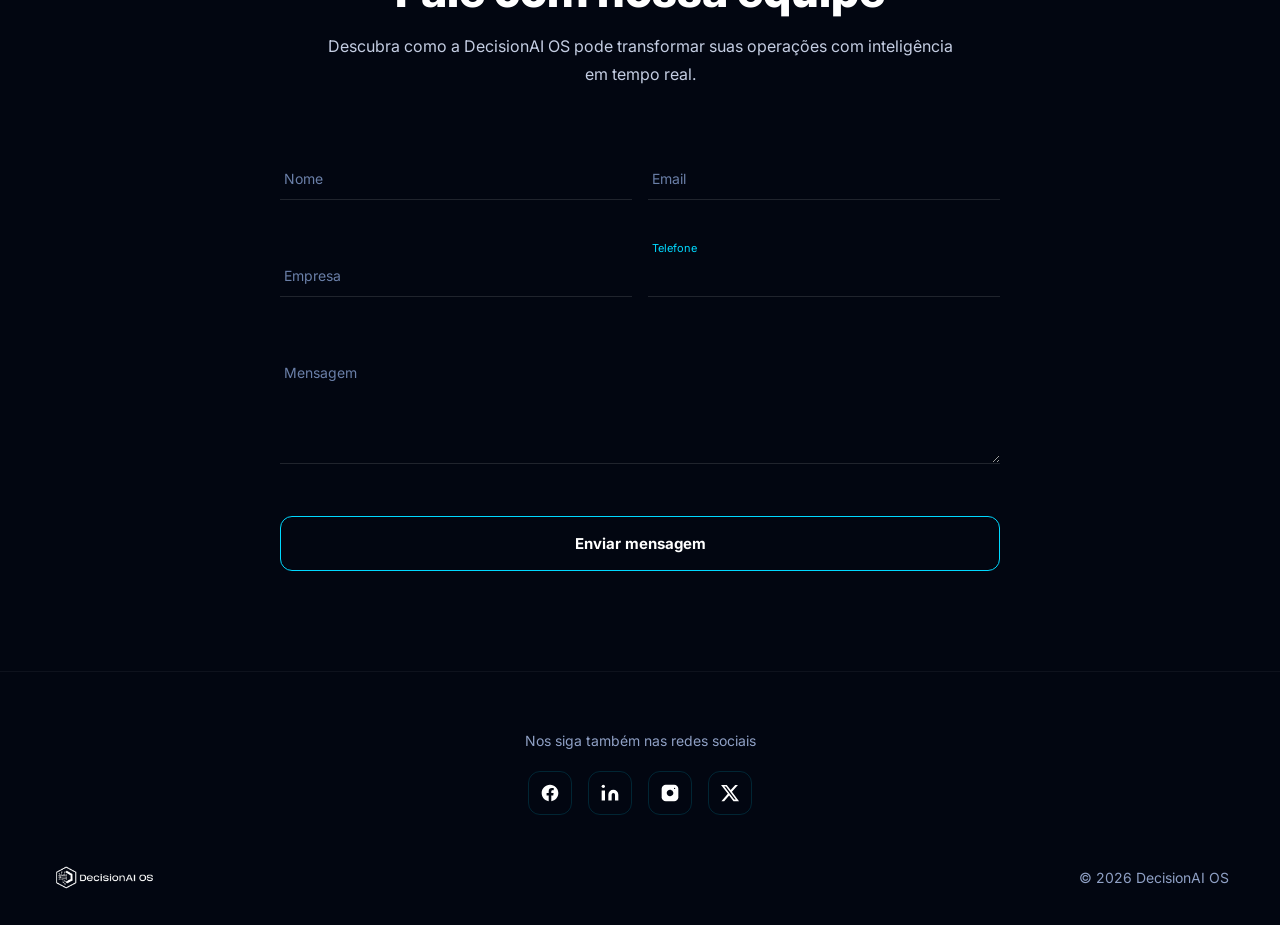
==== commit e40bb81c: "Ajustes" ====
--- a/index.html
+++ b/index.html
@@ -66,12 +66,54 @@
       <div class="nav-right">
 
         <!-- LANG SELECT -->
-        <div class="lang-switch">
-          <select id="langSelect">
-            <option value="pt">PT</option>
-            <option value="en">EN</option>
-            <option value="es">ES</option>
-          </select>
+        <div class="lang-switch" id="langSwitch">
+          <button type="button" class="lang-toggle" id="langToggle">
+            <svg class="lang-flag" id="langFlagActive" viewBox="0 0 640 480" width="22" height="16">
+              <rect width="640" height="480" fill="#009b3a" />
+              <polygon points="320,40 600,240 320,440 40,240" fill="#fedf00" />
+              <circle cx="320" cy="240" r="80" fill="#002776" />
+              <path d="M230,240 Q320,180 410,240 Q320,220 230,240Z" fill="#fff" />
+            </svg>
+            <span id="langLabelActive">PT</span>
+            <svg class="lang-arrow" width="10" height="6" viewBox="0 0 10 6"><path d="M1 1l4 4 4-4" stroke="currentColor" stroke-width="1.5" fill="none" stroke-linecap="round" stroke-linejoin="round"/></svg>
+          </button>
+          <ul class="lang-dropdown" id="langDropdown">
+            <li>
+              <button type="button" class="lang-option active" data-lang="pt">
+                <svg viewBox="0 0 640 480" width="22" height="16">
+                  <rect width="640" height="480" fill="#009b3a" />
+                  <polygon points="320,40 600,240 320,440 40,240" fill="#fedf00" />
+                  <circle cx="320" cy="240" r="80" fill="#002776" />
+                  <path d="M230,240 Q320,180 410,240 Q320,220 230,240Z" fill="#fff" />
+                </svg>
+                <span>PT-BR</span>
+              </button>
+            </li>
+            <li>
+              <button type="button" class="lang-option" data-lang="en">
+                <svg viewBox="0 0 640 480" width="22" height="16">
+                  <rect width="640" height="480" fill="#bd3d44" />
+                  <rect y="37" width="640" height="37" fill="#fff" />
+                  <rect y="111" width="640" height="37" fill="#fff" />
+                  <rect y="185" width="640" height="37" fill="#fff" />
+                  <rect y="259" width="640" height="37" fill="#fff" />
+                  <rect y="333" width="640" height="37" fill="#fff" />
+                  <rect y="407" width="640" height="37" fill="#fff" />
+                  <rect width="260" height="260" fill="#192f5d" />
+                </svg>
+                <span>EN</span>
+              </button>
+            </li>
+            <li>
+              <button type="button" class="lang-option" data-lang="es">
+                <svg viewBox="0 0 640 480" width="22" height="16">
+                  <rect width="640" height="480" fill="#c60b1e" />
+                  <rect y="120" width="640" height="240" fill="#ffc400" />
+                </svg>
+                <span>ES</span>
+              </button>
+            </li>
+          </ul>
         </div>
 
         <!-- HAMBURGER -->
--- a/style.css
+++ b/style.css
@@ -149,8 +149,15 @@
   flex-shrink: 0;
 }
 
-/* LANG SELECT */
-.lang-switch select {
+/* LANG SELECT — DROPDOWN */
+.lang-switch {
+  position: relative;
+}
+
+.lang-toggle {
+  display: flex;
+  align-items: center;
+  gap: 7px;
   background: transparent;
   color: #fff;
   border: 1px solid rgba(0, 217, 255, .35);
@@ -158,20 +165,85 @@
   border-radius: 10px;
   font-size: 13px;
   font-family: 'Inter', sans-serif;
+  font-weight: 600;
   cursor: pointer;
-  appearance: none;
-  -webkit-appearance: none;
-  outline: none;
-  transition: border-color .25s;
-}
-
-.lang-switch select:focus {
+  transition: border-color .25s, background .25s;
+}
+
+.lang-toggle:hover,
+.lang-switch.open .lang-toggle {
   border-color: #00d9ff;
-}
-
-.lang-switch option {
-  background: #020611;
+  background: rgba(0, 217, 255, .06);
+}
+
+.lang-toggle svg.lang-flag {
+  border-radius: 2px;
+  flex-shrink: 0;
+}
+
+.lang-toggle .lang-arrow {
+  transition: transform .25s;
+  opacity: .6;
+}
+
+.lang-switch.open .lang-arrow {
+  transform: rotate(180deg);
+}
+
+/* DROPDOWN LIST */
+.lang-dropdown {
+  position: absolute;
+  top: calc(100% + 8px);
+  right: 0;
+  list-style: none;
+  background: rgba(8, 16, 30, .97);
+  backdrop-filter: blur(18px);
+  -webkit-backdrop-filter: blur(18px);
+  border: 1px solid rgba(0, 217, 255, .2);
+  border-radius: 10px;
+  padding: 6px 0;
+  min-width: 130px;
+  opacity: 0;
+  visibility: hidden;
+  transform: translateY(-6px);
+  transition: opacity .2s, transform .2s, visibility .2s;
+  z-index: 100;
+}
+
+.lang-switch.open .lang-dropdown {
+  opacity: 1;
+  visibility: visible;
+  transform: translateY(0);
+}
+
+.lang-option {
+  display: flex;
+  align-items: center;
+  gap: 8px;
+  width: 100%;
+  background: transparent;
+  border: none;
+  color: rgba(255, 255, 255, .75);
+  padding: 8px 14px;
+  font-size: 13px;
+  font-family: 'Inter', sans-serif;
+  font-weight: 500;
+  cursor: pointer;
+  transition: background .2s, color .2s;
+}
+
+.lang-option svg {
+  border-radius: 2px;
+  flex-shrink: 0;
+}
+
+.lang-option:hover {
+  background: rgba(0, 217, 255, .08);
   color: #fff;
+}
+
+.lang-option.active {
+  color: #00d9ff;
 }
 
 /* =========================
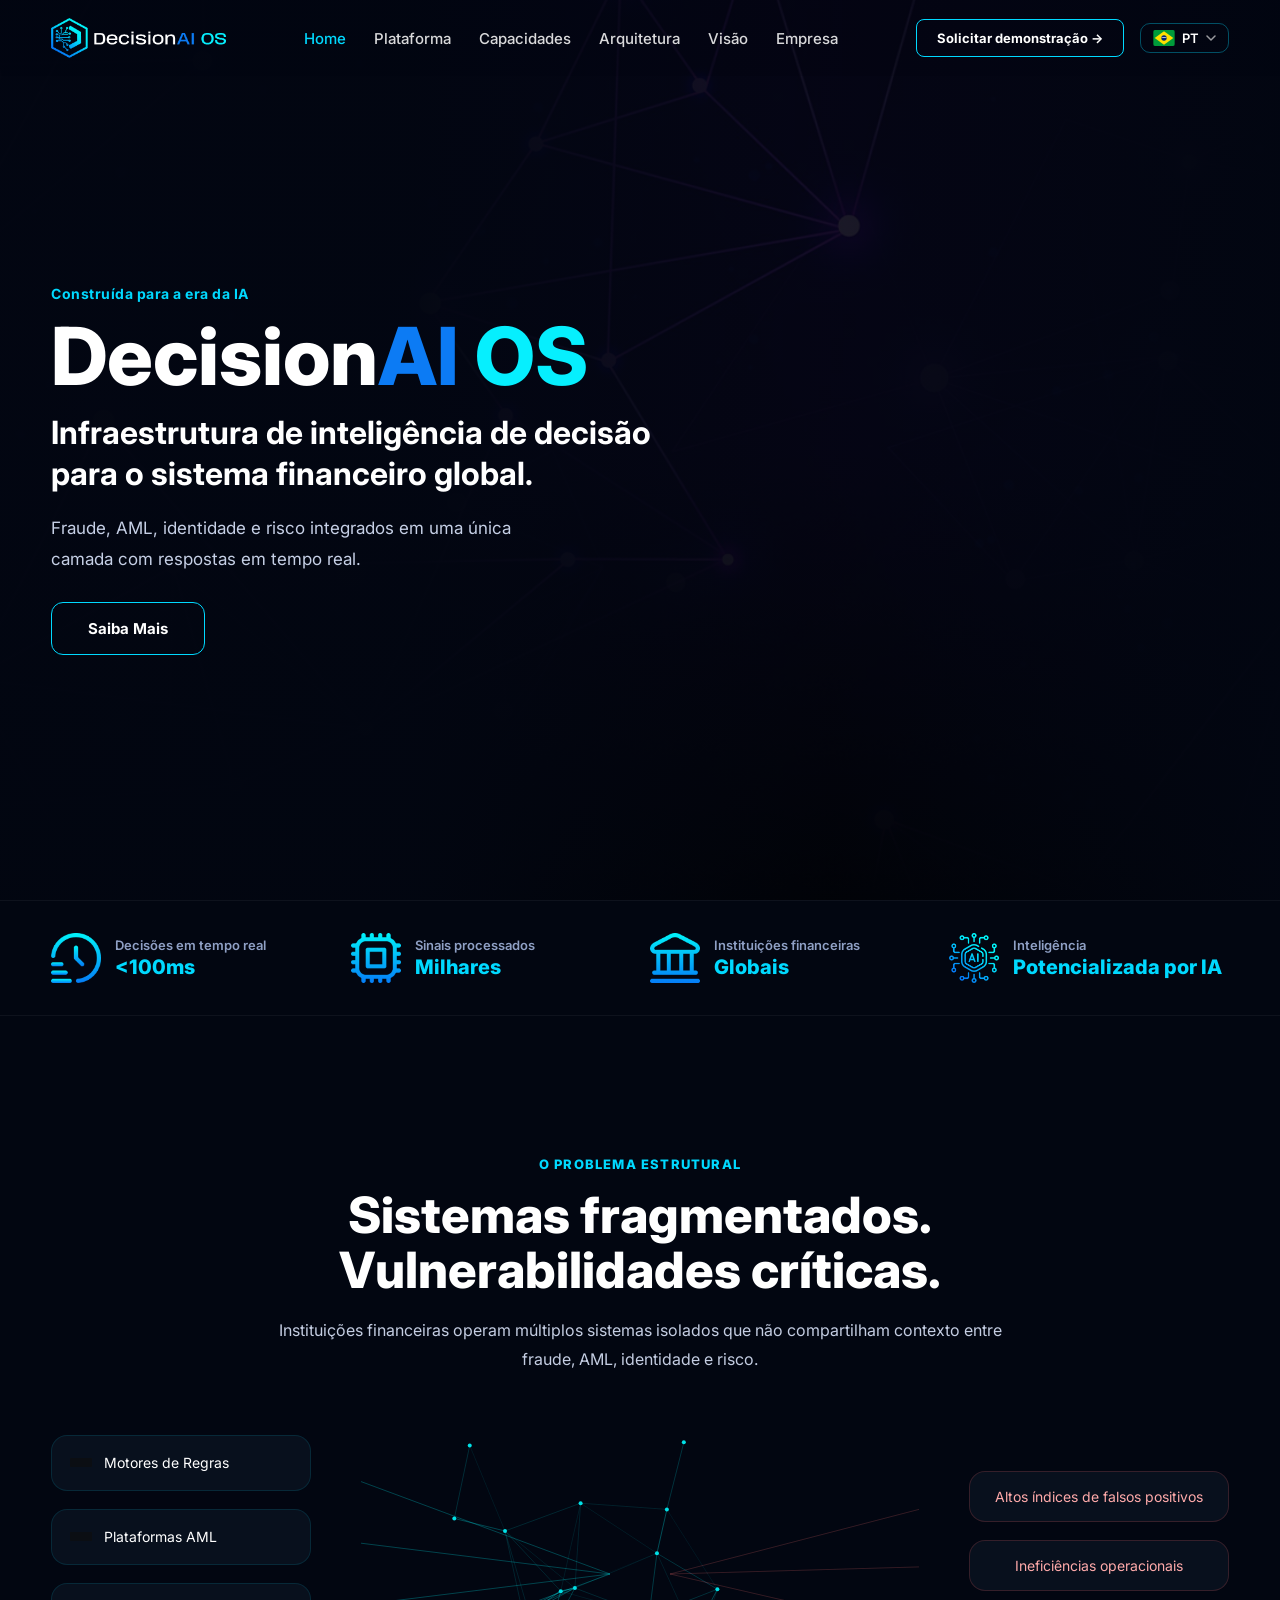
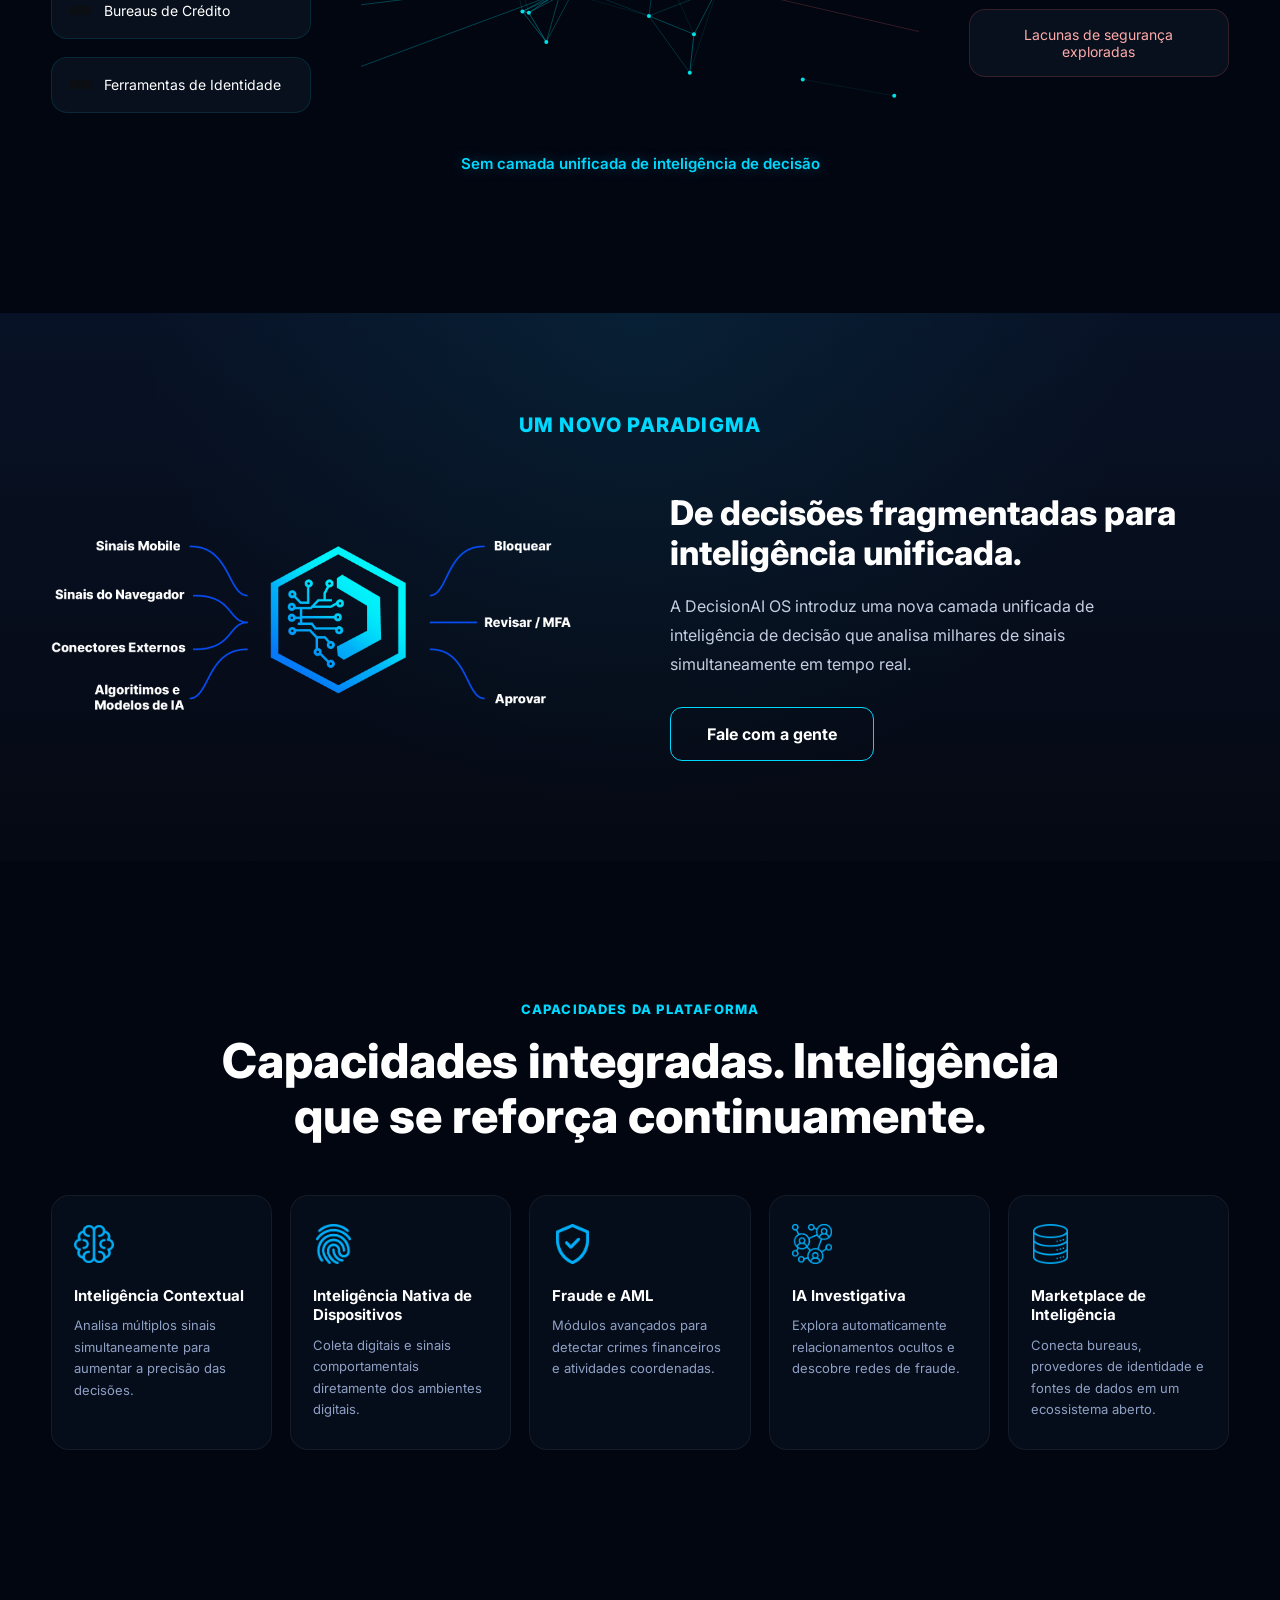
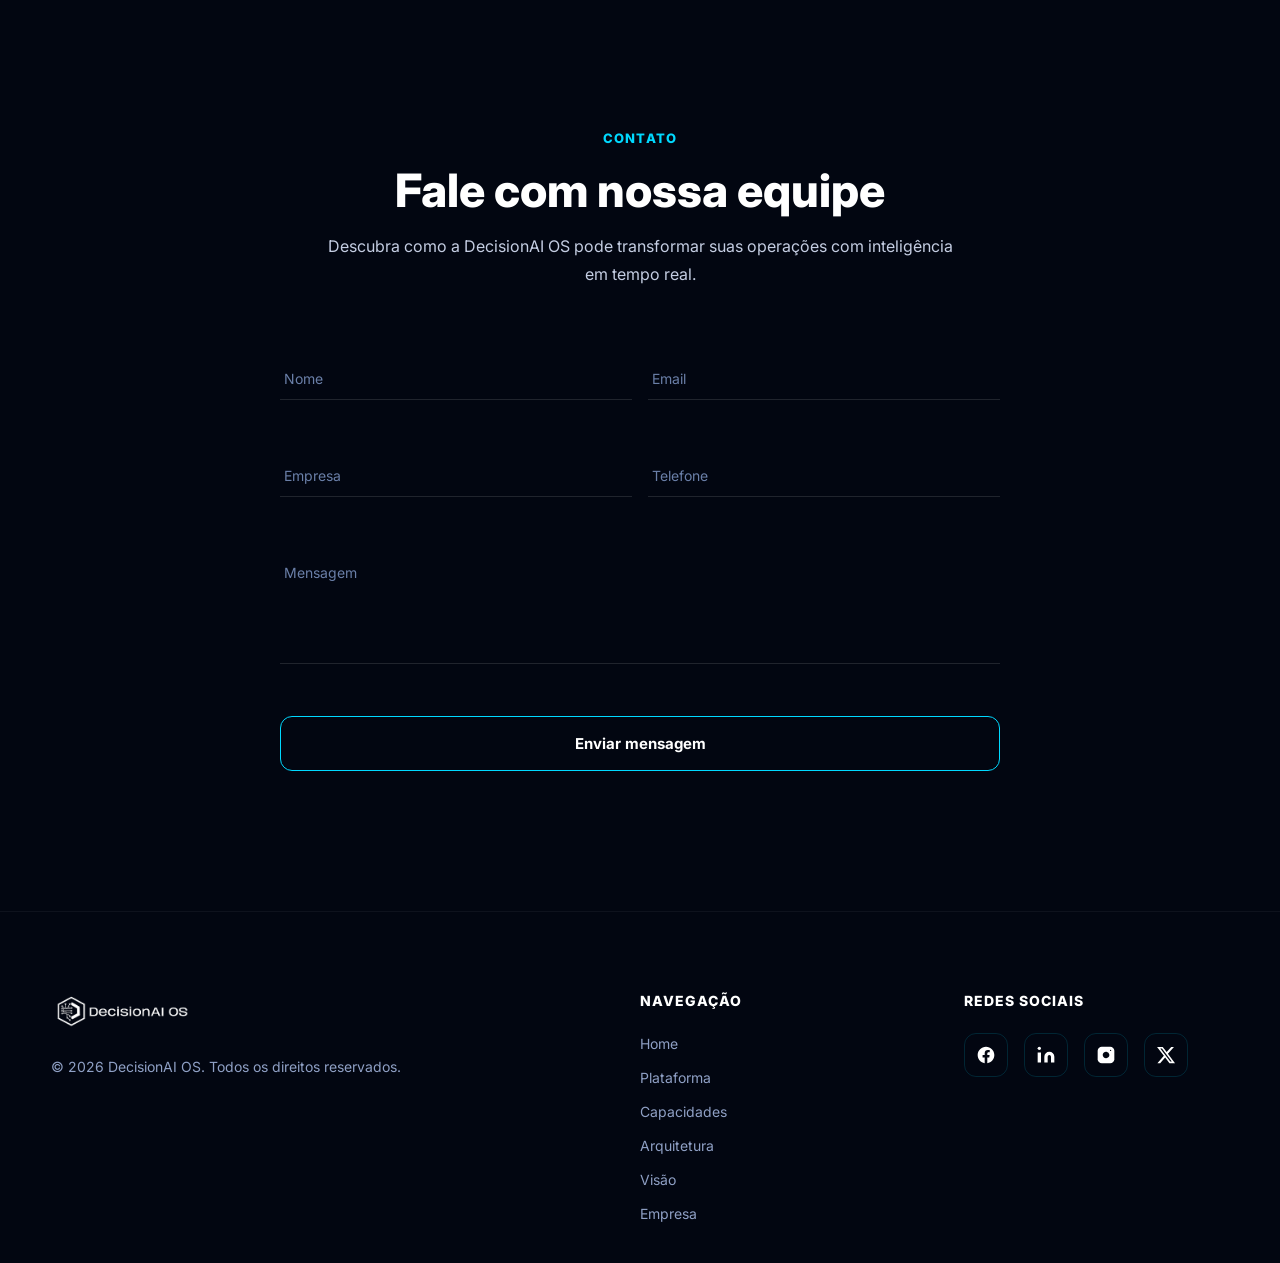
==== commit 0336e010: "Alteraçoes, paginação" ====
--- a/index.html
+++ b/index.html
@@ -49,21 +49,23 @@
     <div class="container nav">
 
       <!-- LOGO -->
-      <a href="#home" class="logo">
+      <a href="index.html" class="logo">
         <img src="assets/logo.png" alt="DecisionAI OS">
       </a>
 
       <!-- MENU -->
       <ul class="menu" id="menu">
-        <li><a href="#home" data-i18n="nav.home">Home</a></li>
-        <li><a href="#stats" data-i18n="nav.platform">Plataforma</a></li>
-        <li><a href="#problem" data-i18n="nav.problem">Problema</a></li>
-        <li><a href="#paradigm" data-i18n="nav.architecture">Arquitetura</a></li>
-        <li><a href="#contact" data-i18n="nav.contact">Contato</a></li>
+        <li><a href="index.html" class="active" data-i18n="nav.home">Home</a></li>
+        <li><a href="plataforma.html" data-i18n="nav.platform">Plataforma</a></li>
+        <li><a href="capacidades.html" data-i18n="nav.capabilities">Capacidades</a></li>
+        <li><a href="arquitetura.html" data-i18n="nav.architecture">Arquitetura</a></li>
+        <li><a href="visao.html" data-i18n="nav.vision">Visão</a></li>
+        <li><a href="empresa.html" data-i18n="nav.company">Empresa</a></li>
       </ul>
 
       <!-- DIREITA -->
       <div class="nav-right">
+        <a href="#contact" class="btn-small" data-i18n="nav.demo">Solicitar demonstração →</a>
 
         <!-- LANG SELECT -->
         <div class="lang-switch" id="langSwitch">
@@ -74,8 +76,11 @@
               <circle cx="320" cy="240" r="80" fill="#002776" />
               <path d="M230,240 Q320,180 410,240 Q320,220 230,240Z" fill="#fff" />
             </svg>
-            <span id="langLabelActive">PT</span>
-            <svg class="lang-arrow" width="10" height="6" viewBox="0 0 10 6"><path d="M1 1l4 4 4-4" stroke="currentColor" stroke-width="1.5" fill="none" stroke-linecap="round" stroke-linejoin="round"/></svg>
+            <span id="langLabelActive">PT-BR</span>
+            <svg class="lang-arrow" width="10" height="6" viewBox="0 0 10 6">
+              <path d="M1 1l4 4 4-4" stroke="currentColor" stroke-width="1.5" fill="none" stroke-linecap="round"
+                stroke-linejoin="round" />
+            </svg>
           </button>
           <ul class="lang-dropdown" id="langDropdown">
             <li>
@@ -473,64 +478,56 @@
         <div class="form-result" id="formResult" role="alert" aria-live="polite"></div>
 
       </form>
-
-    </div>
-
+    </div>
   </section>
 
-
-  <!-- FOOTER -->
-  <footer>
-
-    <div class="footer-social">
-
-      <p data-i18n="footer.social">Nos siga também nas redes sociais</p>
-
-      <div class="social-icons">
-
-        <a href="#" target="_blank" aria-label="Facebook">
-          <svg xmlns="http://www.w3.org/2000/svg" width="20" height="20" fill="currentColor" viewBox="0 0 24 24">
-            <path
-              d="M22 12c0-5.523-4.477-10-10-10S2 6.477 2 12c0 4.991 3.657 9.128 8.438 9.878v-6.987H7.898v-2.89h2.54V9.797c0-2.506 1.492-3.89 3.777-3.89 1.094 0 2.238.195 2.238.195v2.46h-1.26c-1.243 0-1.63.771-1.63 1.562V12h2.773l-.443 2.89h-2.33v6.988C18.343 21.128 22 16.991 22 12z" />
-          </svg>
-        </a>
-
-        <a href="#" target="_blank" aria-label="LinkedIn">
-          <svg xmlns="http://www.w3.org/2000/svg" width="20" height="20" fill="currentColor" viewBox="0 0 24 24">
-            <path d="M16 8a6 6 0 0 1 6 6v7h-4v-7a2 2 0 0 0-2-2 2 2 0 0 0-2 2v7h-4v-7a6 6 0 0 1 6-6zM2 9h4v12H2z" />
-            <circle cx="4" cy="4" r="2" />
-          </svg>
-        </a>
-
-        <a href="#" target="_blank" aria-label="Instagram">
-          <svg xmlns="http://www.w3.org/2000/svg" width="20" height="20" fill="currentColor" viewBox="0 0 24 24">
-            <rect x="2" y="2" width="20" height="20" rx="5" ry="5" />
-            <path fill="#020611" d="M16 11.37A4 4 0 1 1 12.63 8 4 4 0 0 1 16 11.37z" />
-            <line x1="17.5" y1="6.5" x2="17.51" y2="6.5" stroke="#020611" stroke-width="1.5" stroke-linecap="round" />
-          </svg>
-        </a>
-
-        <a href="#" target="_blank" aria-label="Twitter / X">
-          <svg xmlns="http://www.w3.org/2000/svg" width="20" height="20" fill="currentColor" viewBox="0 0 24 24">
-            <path
-              d="M18.244 2.25h3.308l-7.227 8.26 8.502 11.24H16.17l-5.214-6.817L4.99 21.75H1.68l7.73-8.835L1.254 2.25H8.08l4.713 6.231zm-1.161 17.52h1.833L7.084 4.126H5.117z" />
-          </svg>
-        </a>
-
-      </div>
-
-    </div>
-
-    <div class="container foot">
-
-      <img src="assets/logob.png" alt="DecisionAI OS">
-
-      <p data-i18n="footer.copy">© 2026 DecisionAI OS</p>
-
-    </div>
-
+  <footer class="site-footer">
+    <div class="container footer-grid">
+      <div class="footer-brand">
+        <img src="assets/logob.png" alt="DecisionAI OS">
+        <p data-i18n="footer.copy">© 2026 DecisionAI OS. Todos os direitos reservados.</p>
+      </div>
+      <div>
+        <h4 class="footer-title" data-i18n="footer.nav_title">Navegação</h4>
+        <ul class="footer-links">
+          <li><a href="index.html" data-i18n="nav.home">Home</a></li>
+          <li><a href="plataforma.html" data-i18n="nav.platform">Plataforma</a></li>
+          <li><a href="capacidades.html" data-i18n="nav.capabilities">Capacidades</a></li>
+          <li><a href="arquitetura.html" data-i18n="nav.architecture">Arquitetura</a></li>
+          <li><a href="visao.html" data-i18n="nav.vision">Visão</a></li>
+          <li><a href="empresa.html" data-i18n="nav.company">Empresa</a></li>
+        </ul>
+      </div>
+      <div>
+        <h4 class="footer-title" data-i18n="footer.social_title">Redes Sociais</h4>
+        <div class="social-icons">
+          <a href="#" target="_blank" aria-label="Facebook">
+            <svg xmlns="http://www.w3.org/2000/svg" width="20" height="20" fill="currentColor" viewBox="0 0 24 24">
+              <path d="M22 12c0-5.523-4.477-10-10-10S2 6.477 2 12c0 4.991 3.657 9.128 8.438 9.878v-6.987H7.898v-2.89h2.54V9.797c0-2.506 1.492-3.89 3.777-3.89 1.094 0 2.238.195 2.238.195v2.46h-1.26c-1.243 0-1.63.771-1.63 1.562V12h2.773l-.443 2.89h-2.33v6.988C18.343 21.128 22 16.991 22 12z" />
+            </svg>
+          </a>
+          <a href="#" target="_blank" aria-label="LinkedIn">
+            <svg xmlns="http://www.w3.org/2000/svg" width="20" height="20" fill="currentColor" viewBox="0 0 24 24">
+              <path d="M16 8a6 6 0 0 1 6 6v7h-4v-7a2 2 0 0 0-2-2 2 2 0 0 0-2 2v7h-4v-7a6 6 0 0 1 6-6zM2 9h4v12H2z" />
+              <circle cx="4" cy="4" r="2" />
+            </svg>
+          </a>
+          <a href="#" target="_blank" aria-label="Instagram">
+            <svg xmlns="http://www.w3.org/2000/svg" width="20" height="20" fill="currentColor" viewBox="0 0 24 24">
+              <rect x="2" y="2" width="20" height="20" rx="5" ry="5" />
+              <path fill="#020611" d="M16 11.37A4 4 0 1 1 12.63 8 4 4 0 0 1 16 11.37z" />
+              <line x1="17.5" y1="6.5" x2="17.51" y2="6.5" stroke="#020611" stroke-width="1.5" stroke-linecap="round" />
+            </svg>
+          </a>
+          <a href="#" target="_blank" aria-label="Twitter / X">
+            <svg xmlns="http://www.w3.org/2000/svg" width="20" height="20" fill="currentColor" viewBox="0 0 24 24">
+              <path d="M18.244 2.25h3.308l-7.227 8.26 8.502 11.24H16.17l-5.214-6.817L4.99 21.75H1.68l7.73-8.835L1.254 2.25H8.08l4.713 6.231zm-1.161 17.52h1.833L7.084 4.126H5.117z" />
+            </svg>
+          </a>
+        </div>
+      </div>
+    </div>
   </footer>
-
 
   <script src="script.js"></script>
 </body>
--- a/style.css
+++ b/style.css
@@ -38,7 +38,7 @@
    GLOBAL SECTION
 ========================= */
 .section {
-  padding: 100px 0;
+  padding: 140px 0;
 }
 
 /* =========================
@@ -135,7 +135,8 @@
   white-space: nowrap;
 }
 
-.menu li a:hover {
+.menu li a:hover,
+.menu li a.active {
   color: #00d9ff;
 }
 
@@ -422,7 +423,6 @@
    PROBLEM
 ========================= */
 .problem-section {
-  padding: 100px 0;
 }
 
 .problem-top {
@@ -597,7 +597,6 @@
    CAPABILITIES
 ========================= */
 .cap-section {
-  padding: 100px 0;
 }
 
 .cap-head {
@@ -655,7 +654,6 @@
    CONTACT
 ========================= */
 .contact-section {
-  padding: 100px 0;
 }
 
 .contact-head {
@@ -710,7 +708,7 @@
 }
 
 .input-group textarea {
-  resize: vertical;
+  resize: none;
   min-height: 110px;
   margin-bottom: 28px;
 }
@@ -729,9 +727,7 @@
 .input-group input:focus+label,
 .input-group textarea:focus+label,
 .input-group input:not(:placeholder-shown)+label,
-.input-group textarea:not(:placeholder-shown)+label,
-.input-group input:valid+label,
-.input-group textarea:valid+label {
+.input-group textarea:not(:placeholder-shown)+label {
   top: 4px;
   font-size: 11px;
   color: #00d9ff;
@@ -877,24 +873,58 @@
    FOOTER
 ========================= */
 footer {
-  padding: 60px 0 32px;
+  padding: 80px 0 40px;
   border-top: 1px solid rgba(255, 255, 255, .05);
 }
 
-.footer-social {
-  text-align: center;
-  margin-bottom: 48px;
-}
-
-.footer-social p {
+.footer-grid {
+  display: grid;
+  grid-template-columns: 2fr 1fr 1fr;
+  gap: 60px;
+  align-items: flex-start;
+}
+
+.footer-brand img {
+  height: 40px;
+  display: block;
+  margin-bottom: 24px;
+}
+
+.footer-brand p {
+  font-size: 14px;
   color: #8fa0c5;
-  margin-bottom: 22px;
+  line-height: 1.6;
+}
+
+.footer-title {
   font-size: 14px;
+  font-weight: 800;
+  color: #fff;
+  text-transform: uppercase;
+  letter-spacing: 1px;
+  margin-bottom: 24px;
+}
+
+.footer-links {
+  list-style: none;
+  display: flex;
+  flex-direction: column;
+  gap: 14px;
+}
+
+.footer-links a {
+  color: #8fa0c5;
+  text-decoration: none;
+  font-size: 14px;
+  transition: color .3s;
+}
+
+.footer-links a:hover {
+  color: #00d9ff;
 }
 
 .social-icons {
   display: flex;
-  justify-content: center;
   gap: 16px;
 }
 
@@ -920,21 +950,18 @@
   fill: currentColor;
 }
 
-.foot {
-  display: flex;
-  align-items: center;
-  justify-content: space-between;
-  gap: 16px;
-}
-
-.foot img {
-  height: 30px;
-  display: block;
-}
-
-.foot p {
-  font-size: 14px;
-  color: #8fa0c5;
+@media (max-width: 768px) {
+  .footer-grid {
+    grid-template-columns: 1fr;
+    gap: 48px;
+    text-align: center;
+  }
+  .footer-brand img {
+    margin: 0 auto 24px;
+  }
+  .social-icons {
+    justify-content: center;
+  }
 }
 
 /* =========================
@@ -1084,7 +1111,7 @@
 @media (max-width: 600px) {
 
   .section {
-    padding: 70px 0;
+    padding: 90px 0;
   }
 
   .hero {
@@ -1134,4 +1161,1201 @@
     font-size: 24px;
   }
 
+}
+
+/* =========================
+   INNER PAGES STYLES
+========================= */
+.bg-alt {
+  background: rgba(255, 255, 255, .02);
+}
+
+.inner-hero {
+  padding: 100px 0 60px;
+  background: url("assets/banner.png") center center / cover no-repeat;
+  position: relative;
+  min-height: 100vh;
+  display: flex;
+  align-items: center;
+}
+
+.inner-hero .container {
+  display: grid;
+  grid-template-columns: 1fr 1fr;
+  gap: 60px;
+  align-items: center;
+  position: relative;
+  z-index: 2;
+}
+
+.inner-hero h1 {
+  font-size: clamp(36px, 5vw, 56px);
+  font-weight: 800;
+  line-height: 1.1;
+  margin-bottom: 24px;
+}
+
+.inner-hero p {
+  font-size: 18px;
+  color: #c4cde2;
+  line-height: 1.6;
+  margin-bottom: 32px;
+}
+
+.hero-btns {
+  display: flex;
+  gap: 16px;
+  flex-wrap: wrap;
+}
+
+.btn-outline {
+  display: inline-block;
+  padding: 16px 36px;
+  border-radius: 12px;
+  border: 1px solid rgba(255, 255, 255, .2);
+  color: #ffffff;
+  text-decoration: none;
+  font-weight: 700;
+  font-size: 15px;
+  transition: all .3s;
+}
+
+.btn-outline:hover {
+  border-color: #00d9ff;
+  background: rgba(0, 217, 255, .05);
+}
+
+.btn-small {
+  display: inline-block;
+  padding: 10px 20px;
+  border-radius: 8px;
+  background: transparent;
+  border: 1px solid #00d9ff;
+  color: #fff;
+  font-size: 13px;
+  font-weight: 700;
+  text-decoration: none;
+  transition: all .3s;
+}
+
+.btn-small:hover {
+  background: #00d9ff;
+  color: #020611;
+}
+
+.hero-image img {
+  width: 100%;
+  max-width: 500px;
+  height: auto;
+  border-radius: 20px;
+  box-shadow: 0 20px 40px rgba(0, 0, 0, .4);
+}
+
+.floating-img {
+  animation: float 6s ease-in-out infinite;
+}
+
+@keyframes float {
+  0%, 100% { transform: translateY(0); }
+  50% { transform: translateY(-20px); }
+}
+
+.section-head {
+  text-align: center;
+  margin-bottom: 60px;
+  max-width: 800px;
+  margin-left: auto;
+  margin-right: auto;
+}
+
+.section-head h2 {
+  font-size: clamp(24px, 4vw, 36px);
+  margin-top: 10px;
+}
+
+/* Vertical Grid */
+.vertical-grid {
+  display: flex;
+  flex-direction: column;
+  gap: 32px;
+  max-width: 900px;
+  margin: 40px auto 0;
+}
+
+.feature-card {
+  display: flex;
+  align-items: center;
+  gap: 32px;
+  padding: 32px;
+  background: #08101d;
+  border: 1px solid rgba(255, 255, 255, .05);
+  border-radius: 20px;
+  transition: border-color .3s;
+}
+
+.feature-card:hover {
+  border-color: rgba(0, 217, 255, .3);
+}
+
+.feature-card img {
+  width: 60px;
+  height: 60px;
+  flex-shrink: 0;
+}
+
+.feature-card h3 {
+  margin-bottom: 8px;
+  font-size: 20px;
+}
+
+.feature-card p {
+  color: #8fa0c5;
+  line-height: 1.5;
+}
+
+/* Feature Card Vertical */
+.feature-card-v {
+  padding: 32px;
+  background: #08101d;
+  border: 1px solid rgba(255, 255, 255, .05);
+  border-radius: 24px;
+  transition: all .3s;
+  display: flex;
+  flex-direction: column;
+  gap: 20px;
+}
+
+.feature-card-v:hover {
+  border-color: rgba(0, 217, 255, .3);
+  background: rgba(8, 16, 29, .8);
+  transform: translateY(-6px);
+}
+
+.feature-card-v img {
+  width: 48px;
+  height: 48px;
+  object-fit: contain;
+}
+
+.feature-card-v h3 {
+  font-size: 19px;
+  font-weight: 700;
+}
+
+.feature-card-v p {
+  font-size: 15px;
+  color: #8fa0c5;
+  line-height: 1.6;
+}
+
+/* Grid 3 */
+.grid-3 {
+  display: grid;
+  grid-template-columns: repeat(3, 1fr);
+  gap: 24px;
+  margin-top: 48px;
+}
+
+@media (max-width: 992px) {
+  .grid-3 {
+    grid-template-columns: repeat(2, 1fr);
+  }
+}
+
+@media (max-width: 650px) {
+  .grid-3 {
+    grid-template-columns: 1fr;
+  }
+}
+
+/* Split Section */
+.split-section {
+  display: grid;
+  grid-template-columns: 1fr 1fr;
+  gap: 80px;
+  margin-top: 60px;
+}
+
+/* Steps Vertical */
+.steps-vertical {
+  display: flex;
+  flex-direction: column;
+  gap: 48px;
+  margin-top: 48px;
+}
+
+.step {
+  display: flex;
+  gap: 24px;
+}
+
+.step-num {
+  font-size: 32px;
+  font-weight: 800;
+  color: #00d9ff;
+  opacity: .5;
+  line-height: 1;
+}
+
+.step h4 {
+  font-size: 18px;
+  margin-bottom: 8px;
+}
+
+.step p {
+  color: #8fa0c5;
+}
+
+/* Benefits Grid */
+.benefits-grid {
+  display: grid;
+  grid-template-columns: 1fr 1fr;
+  gap: 24px;
+  margin-top: 32px;
+}
+
+.benefit-item {
+  display: flex;
+  flex-direction: column;
+  gap: 12px;
+  padding: 20px;
+  background: rgba(255, 255, 255, .03);
+  border-radius: 12px;
+}
+
+.benefit-item img {
+  width: 32px;
+  height: 32px;
+}
+
+.benefit-item p {
+  font-size: 14px;
+  color: #c4cde2;
+}
+
+/* Steps Horizontal */
+.steps-horizontal {
+  display: grid;
+  grid-template-columns: repeat(4, 1fr);
+  gap: 32px;
+  margin-top: 48px;
+}
+
+.step-v {
+  display: flex;
+  flex-direction: column;
+  gap: 16px;
+}
+
+.step-v .step-num {
+  font-size: 40px;
+  margin-bottom: 8px;
+}
+
+.step-v h4 {
+  font-size: 18px;
+  margin-bottom: 8px;
+}
+
+.step-v p {
+  font-size: 14px;
+  color: #8fa0c5;
+}
+
+/* Benefits Horizontal */
+.benefits-horizontal {
+  display: grid;
+  grid-template-columns: repeat(3, 1fr);
+  gap: 40px;
+  margin-top: 48px;
+}
+
+/* Grid 2 */
+.grid-2 {
+  display: grid;
+  grid-template-columns: repeat(2, 1fr);
+  gap: 24px;
+  margin-top: 48px;
+}
+
+.grid-2 .cap-detail-card {
+  padding: 40px;
+  gap: 32px;
+}
+
+.benefit-item-v {
+  display: flex;
+  flex-direction: column;
+  align-items: center;
+  text-align: center;
+  gap: 16px;
+  padding: 0;
+  background: none;
+}
+
+.benefit-item-v img {
+  width: 40px;
+  height: 40px;
+}
+
+.benefit-item-v p {
+  font-size: 15px;
+  color: #c4cde2;
+  line-height: 1.5;
+}
+
+@media (max-width: 992px) {
+  .steps-horizontal {
+    grid-template-columns: 1fr 1fr;
+  }
+  .benefits-horizontal {
+    grid-template-columns: 1fr 1fr;
+  }
+}
+
+@media (max-width: 600px) {
+  .steps-horizontal,
+  .benefits-horizontal {
+    grid-template-columns: 1fr;
+  }
+}
+
+/* Cap Detail Card */
+.cap-detail-card {
+  display: flex;
+  gap: 40px;
+  padding: 48px;
+  background: #08101d;
+  border: 1px solid rgba(255, 255, 255, .05);
+  border-radius: 24px;
+  transition: transform .3s, border-color .3s;
+}
+
+.cap-detail-card:hover {
+  transform: translateY(-5px);
+  border-color: rgba(0, 217, 255, .2);
+}
+
+@media (max-width: 1200px) {
+  .cap-detail-card {
+    flex-direction: column;
+    padding: 32px;
+    gap: 24px;
+  }
+}
+
+.cap-icon {
+  width: 80px;
+  height: 80px;
+  background: rgba(0, 217, 255, .1);
+  border-radius: 20px;
+  display: flex;
+  align-items: center;
+  justify-content: center;
+  flex-shrink: 0;
+}
+
+.cap-icon img {
+  width: 40px;
+}
+
+.cap-info h3 {
+  font-size: 24px;
+  margin-bottom: 12px;
+}
+
+.cap-info p {
+  font-size: 16px;
+  color: #c4cde2;
+  margin-bottom: 24px;
+}
+
+.cap-info ul {
+  list-style: none;
+  display: grid;
+  grid-template-columns: 1fr 1fr;
+  gap: 12px;
+  margin-bottom: 24px;
+}
+
+.cap-info ul li {
+  font-size: 14px;
+  color: #8fa0c5;
+  display: flex;
+  align-items: center;
+  gap: 8px;
+}
+
+.cap-info ul li::before {
+  content: "";
+  width: 6px;
+  height: 6px;
+  background: #00d9ff;
+  border-radius: 50%;
+}
+
+.link-arrow {
+  color: #00d9ff;
+  text-decoration: none;
+  font-weight: 700;
+  font-size: 14px;
+}
+
+/* Layers Horizontal */
+.layers-horizontal {
+  display: grid;
+  grid-template-columns: repeat(auto-fit, minmax(200px, 1fr));
+  gap: 24px;
+  margin-top: 60px;
+}
+
+.layer-item-h {
+  display: flex;
+  flex-direction: column;
+  gap: 16px;
+  padding: 24px;
+  background: linear-gradient(180deg, rgba(8, 16, 29, .8), transparent);
+  border-top: 4px solid #00d9ff;
+  border-radius: 0 0 16px 16px;
+  transition: transform .3s;
+}
+
+.layer-item-h:hover {
+  transform: translateY(-5px);
+}
+
+.layer-num-h {
+  font-size: 36px;
+  font-weight: 900;
+  color: rgba(0, 217, 255, .2);
+  line-height: 1;
+}
+
+.layer-content-h h3 {
+  font-size: 15px;
+  letter-spacing: 1px;
+  color: #00d9ff;
+  margin-bottom: 8px;
+  min-height: 40px;
+}
+
+.layer-content-h p {
+  color: #c4cde2;
+  font-size: 14px;
+}
+
+/* Isometric SVG Stack */
+.iso-section {
+  padding: 80px 0 140px;
+  overflow: hidden;
+}
+
+/* Custom Hero SVGs */
+.hero-svg-container {
+  width: 100%;
+  max-width: 500px;
+  height: auto;
+  margin: 0 auto;
+  /* filter: drop-shadow(0 0 15px rgba(0, 217, 255, 0.3)); */
+  animation: svgFloat 6s ease-in-out infinite;
+}
+
+.hero-svg-container svg {
+  width: 100%;
+  height: auto;
+  display: block;
+}
+
+@keyframes svgFloat {
+  0%, 100% { transform: translateY(0); }
+  50% { transform: translateY(-15px); }
+}
+
+.svg-glow {
+  /* filter: drop-shadow(0 0 8px currentColor); */
+}
+
+.svg-line-anim {
+  stroke-dasharray: 1000;
+  stroke-dashoffset: 1000;
+  animation: drawLine 3s ease-out forwards;
+}
+
+@keyframes drawLine {
+  to { stroke-dashoffset: 0; }
+}
+
+/* Plataforma Hero Isometric Stack */
+
+/* Plataforma Hero Isometric Stack */
+.plat-hero-iso {
+  position: relative;
+  width: 100%;
+  height: 440px;
+  display: flex;
+  justify-content: center;
+  margin-top: 40px;
+}
+
+.plat-iso-layer {
+  position: absolute;
+  width: 280px;
+  height: 280px;
+  border-radius: 16px;
+  transform: rotateX(60deg) rotateZ(-45deg);
+  display: flex;
+  flex-direction: column;
+  align-items: center;
+  justify-content: center;
+  gap: 12px;
+  color: #fff;
+  text-align: center;
+}
+
+.plat-iso-layer:nth-child(1) {
+  top: 0px;
+  z-index: 4;
+  border: 2px solid #00d9ff;
+  background: linear-gradient(135deg, rgba(0, 217, 255, 0.05), rgba(0, 136, 255, 0.15));
+  box-shadow: 0 10px 0 rgba(0, 217, 255, 0.15), 0 0 30px rgba(0, 217, 255, 0.3), inset 0 0 20px rgba(0, 217, 255, 0.15);
+}
+
+.plat-iso-layer:nth-child(2) {
+  top: 80px;
+  z-index: 3;
+  border: 2px solid #0c7bf4;
+  background: linear-gradient(135deg, rgba(12, 123, 244, 0.05), rgba(12, 123, 244, 0.15));
+  box-shadow: 0 10px 0 rgba(12, 123, 244, 0.15), 0 0 30px rgba(12, 123, 244, 0.3), inset 0 0 20px rgba(12, 123, 244, 0.15);
+}
+
+.plat-iso-layer:nth-child(3) {
+  top: 160px;
+  z-index: 2;
+  border: 2px solid #06effe;
+  background: linear-gradient(135deg, rgba(6, 239, 254, 0.05), rgba(6, 239, 254, 0.15));
+  box-shadow: 0 10px 0 rgba(6, 239, 254, 0.15), 0 0 30px rgba(6, 239, 254, 0.3), inset 0 0 20px rgba(6, 239, 254, 0.15);
+}
+
+.plat-iso-layer:nth-child(4) {
+  top: 240px;
+  z-index: 1;
+  border: 2px solid #0c7bf4;
+  background: linear-gradient(135deg, rgba(12, 123, 244, 0.05), rgba(12, 123, 244, 0.15));
+  box-shadow: 0 10px 0 rgba(12, 123, 244, 0.15), 0 0 30px rgba(12, 123, 244, 0.3), inset 0 0 20px rgba(12, 123, 244, 0.15);
+}
+
+.plat-iso-icon {
+  width: 56px;
+  height: 56px;
+  margin-bottom: 4px;
+}
+
+.plat-iso-text {
+  font-size: 16px;
+  font-weight: 800;
+  letter-spacing: 1px;
+  text-transform: uppercase;
+}
+
+.plat-iso-layer:nth-child(1) .plat-iso-icon, .plat-iso-layer:nth-child(1) .plat-iso-text { color: #00d9ff; }
+.plat-iso-layer:nth-child(2) .plat-iso-icon, .plat-iso-layer:nth-child(2) .plat-iso-text { color: #0c7bf4; }
+.plat-iso-layer:nth-child(3) .plat-iso-icon, .plat-iso-layer:nth-child(3) .plat-iso-text { color: #06effe; }
+.plat-iso-layer:nth-child(4) .plat-iso-icon, .plat-iso-layer:nth-child(4) .plat-iso-text { color: #0c7bf4; }
+
+@media (max-width: 900px) {
+  .plat-hero-iso {
+    height: 380px;
+    margin-top: 0;
+  }
+  .plat-iso-layer {
+    width: 220px;
+    height: 220px;
+  }
+  .plat-iso-layer:nth-child(2) { top: 60px; }
+  .plat-iso-layer:nth-child(3) { top: 120px; }
+  .plat-iso-layer:nth-child(4) { top: 180px; }
+}
+
+.iso-stack-wrapper {
+  position: relative;
+  width: 100%;
+  max-width: 900px;
+  margin: 0 auto;
+  height: 600px;
+}
+
+.iso-layer-group {
+  position: absolute;
+  width: 100%;
+  height: 120px;
+  display: flex;
+  align-items: center;
+  justify-content: center;
+}
+
+.iso-layer-group:nth-child(1) { top: 0; z-index: 5; }
+.iso-layer-group:nth-child(2) { top: 100px; z-index: 4; }
+.iso-layer-group:nth-child(3) { top: 200px; z-index: 3; }
+.iso-layer-group:nth-child(4) { top: 300px; z-index: 2; }
+.iso-layer-group:nth-child(5) { top: 400px; z-index: 1; }
+
+.iso-plate {
+  width: 340px;
+  height: 340px;
+  background: linear-gradient(135deg, rgba(0, 217, 255, 0.05), rgba(0, 136, 255, 0.15));
+  border: 2px solid #00d9ff;
+  border-radius: 20px;
+  box-shadow: 
+    0 10px 0 rgba(0, 217, 255, 0.15),
+    0 0 30px rgba(0, 217, 255, 0.3),
+    inset 0 0 20px rgba(0, 217, 255, 0.15);
+  transform: rotateX(60deg) rotateZ(-45deg);
+  position: relative;
+  transition: all 0.4s cubic-bezier(0.175, 0.885, 0.32, 1.275);
+}
+
+
+
+.iso-layer-group:nth-child(1) .iso-plate { border-color: #00d9ff; box-shadow: 0 10px 0 rgba(0, 217, 255, 0.15), 0 0 30px rgba(0, 217, 255, 0.3); }
+.iso-layer-group:nth-child(2) .iso-plate { border-color: #0c7bf4; box-shadow: 0 10px 0 rgba(12, 123, 244, 0.15), 0 0 30px rgba(12, 123, 244, 0.3); }
+.iso-layer-group:nth-child(3) .iso-plate { border-color: #06effe; box-shadow: 0 10px 0 rgba(6, 239, 254, 0.15), 0 0 30px rgba(6, 239, 254, 0.3); }
+.iso-layer-group:nth-child(4) .iso-plate { border-color: #0c7bf4; box-shadow: 0 10px 0 rgba(12, 123, 244, 0.15), 0 0 30px rgba(12, 123, 244, 0.3); }
+.iso-layer-group:nth-child(5) .iso-plate { border-color: #00d9ff; box-shadow: 0 10px 0 rgba(0, 217, 255, 0.15), 0 0 30px rgba(0, 217, 255, 0.3); }
+
+.iso-label {
+  position: absolute;
+  left: 50%;
+  margin-left: 170px;
+  display: flex;
+  align-items: center;
+  gap: 16px;
+  width: 320px;
+  pointer-events: none;
+}
+
+.iso-line {
+  height: 2px;
+  width: 60px;
+  background: repeating-linear-gradient(90deg, #00d9ff, #00d9ff 4px, transparent 4px, transparent 8px);
+  position: relative;
+}
+
+.iso-line::after {
+  content: '';
+  position: absolute;
+  right: -6px;
+  top: -4px;
+  border-top: 5px solid transparent;
+  border-bottom: 5px solid transparent;
+  border-left: 6px solid #00d9ff;
+}
+
+.iso-layer-group:nth-child(2) .iso-line, .iso-layer-group:nth-child(4) .iso-line { background: repeating-linear-gradient(90deg, #0c7bf4, #0c7bf4 4px, transparent 4px, transparent 8px); }
+.iso-layer-group:nth-child(2) .iso-line::after, .iso-layer-group:nth-child(4) .iso-line::after { border-left-color: #0c7bf4; }
+.iso-layer-group:nth-child(3) .iso-line { background: repeating-linear-gradient(90deg, #06effe, #06effe 4px, transparent 4px, transparent 8px); }
+.iso-layer-group:nth-child(3) .iso-line::after { border-left-color: #06effe; }
+
+.iso-text {
+  font-size: 14px;
+  font-weight: 700;
+  color: #fff;
+  letter-spacing: 1px;
+  text-transform: uppercase;
+}
+
+.iso-num {
+  margin-right: 8px;
+}
+
+.iso-layer-group:nth-child(1) .iso-num { color: #00d9ff; }
+.iso-layer-group:nth-child(2) .iso-num { color: #0c7bf4; }
+.iso-layer-group:nth-child(3) .iso-num { color: #06effe; }
+.iso-layer-group:nth-child(4) .iso-num { color: #0c7bf4; }
+.iso-layer-group:nth-child(5) .iso-num { color: #00d9ff; }
+
+@media (max-width: 900px) {
+  .iso-label {
+    margin-left: 100px;
+    width: 200px;
+  }
+  .iso-line {
+    width: 30px;
+  }
+  .iso-text {
+    font-size: 12px;
+  }
+  .iso-plate {
+    width: 250px;
+    height: 250px;
+  }
+  .iso-layer-group:nth-child(2) { top: 80px; }
+  .iso-layer-group:nth-child(3) { top: 160px; }
+  .iso-layer-group:nth-child(4) { top: 240px; }
+  .iso-layer-group:nth-child(5) { top: 320px; }
+  .iso-stack-wrapper { height: 480px; }
+}
+
+@media (max-width: 600px) {
+  .iso-label {
+    left: 0;
+    margin-left: 0;
+    width: 100%;
+    justify-content: center;
+    text-align: center;
+    gap: 6px;
+  }
+  .iso-line { 
+    display: none; 
+  }
+  .iso-text {
+    font-size: 13px;
+    letter-spacing: 0;
+    text-shadow: 0 2px 4px #000, 0 0 10px rgba(0,0,0,0.8);
+  }
+  .iso-plate {
+    width: 240px;
+    height: 240px;
+    border-radius: 12px;
+    left: 0;
+  }
+  .iso-layer-group:nth-child(1) { top: 0; }
+  .iso-layer-group:nth-child(2) { top: 75px; }
+  .iso-layer-group:nth-child(3) { top: 150px; }
+  .iso-layer-group:nth-child(4) { top: 225px; }
+  .iso-layer-group:nth-child(5) { top: 300px; }
+  .iso-stack-wrapper { height: 460px; }
+}
+
+
+/* Pilar Vertical */
+.pilar-vertical {
+  display: flex;
+  flex-direction: column;
+  gap: 60px;
+  margin-top: 60px;
+}
+
+/* Architecture Diagram */
+.arch-diagram {
+  display: flex;
+  align-items: center;
+  justify-content: center;
+  gap: 16px;
+  margin-top: 60px;
+  padding-bottom: 20px;
+}
+
+.arch-col {
+  display: flex;
+  flex-direction: column;
+  gap: 16px;
+  flex-shrink: 1;
+  flex: 1;
+}
+
+.arch-box {
+  background: #08101d;
+  border: 1px solid rgba(255, 255, 255, .05);
+  border-radius: 20px;
+  padding: 20px 16px;
+  display: flex;
+  flex-direction: column;
+  align-items: center;
+  height: 100%;
+  transition: all .3s;
+}
+
+.arch-box:hover {
+  border-color: rgba(0, 217, 255, .3);
+  background: rgba(8, 16, 29, .8);
+  transform: translateY(-6px);
+}
+
+.arch-box-title {
+  font-size: 13px;
+  font-weight: 800;
+  color: #00d9ff;
+  text-transform: uppercase;
+  margin-bottom: 20px;
+  text-align: center;
+  letter-spacing: .5px;
+}
+
+.arch-list {
+  display: flex;
+  flex-direction: column;
+  gap: 14px;
+  width: 100%;
+}
+
+.arch-item {
+  display: flex;
+  align-items: center;
+  gap: 12px;
+  font-size: 13px;
+  color: #c4cde2;
+  border-bottom: 1px solid rgba(255, 255, 255, .05);
+  padding-bottom: 14px;
+}
+
+.arch-item:last-child {
+  border-bottom: none;
+  padding-bottom: 0;
+}
+
+.arch-item svg {
+  width: 20px;
+  height: 20px;
+  flex-shrink: 0;
+  color: #00d9ff;
+}
+
+.arch-arrow {
+  color: #00d9ff;
+  display: flex;
+  align-items: center;
+  justify-content: center;
+  flex-shrink: 0;
+}
+
+.arch-arrow svg {
+  width: 24px;
+  height: 24px;
+}
+
+.arch-col-center {
+  display: flex;
+  flex-direction: column;
+  gap: 20px;
+  flex-shrink: 1;
+  flex: 1.5;
+}
+
+.arch-box-large {
+  background: #08101d;
+  border: 1px solid rgba(255, 255, 255, .05);
+  border-radius: 20px;
+  padding: 20px;
+  display: flex;
+  flex-direction: column;
+  align-items: center;
+  transition: all .3s;
+}
+
+.arch-box-large:hover {
+  border-color: rgba(0, 217, 255, .3);
+  background: rgba(8, 16, 29, .8);
+  transform: translateY(-6px);
+}
+
+.arch-grid-horizontal {
+  display: grid;
+  grid-template-columns: repeat(4, 1fr);
+  gap: 12px;
+  width: 100%;
+}
+
+.arch-grid-item {
+  display: flex;
+  flex-direction: column;
+  align-items: center;
+  text-align: center;
+  gap: 10px;
+  font-size: 12px;
+  color: #c4cde2;
+  background: rgba(255, 255, 255, .02);
+  border: 1px solid rgba(255, 255, 255, .05);
+  border-radius: 12px;
+  padding: 14px 8px;
+  transition: all .3s;
+}
+
+.arch-grid-item:hover {
+  border-color: rgba(0, 217, 255, .3);
+  background: rgba(255, 255, 255, .04);
+  transform: translateY(-4px);
+}
+
+.arch-grid-item svg {
+  width: 28px;
+  height: 28px;
+  color: #00d9ff;
+}
+
+.arch-box-engine {
+  background: linear-gradient(180deg, rgba(0, 217, 255, .05) 0%, rgba(8, 16, 29, .6) 100%);
+  border: 1px solid rgba(0, 217, 255, .3);
+  border-radius: 16px;
+  padding: 24px 20px;
+  text-align: center;
+  position: relative;
+  transition: all .3s;
+}
+
+.arch-box-engine:hover {
+  border-color: rgba(0, 217, 255, .5);
+  transform: translateY(-6px);
+  box-shadow: 0 10px 30px rgba(0, 217, 255, .1);
+}
+
+.arch-box-engine-title {
+  font-size: 15px;
+  font-weight: 800;
+  color: #00d9ff;
+  text-transform: uppercase;
+  letter-spacing: 1px;
+}
+
+.arch-box-engine-subtitle {
+  font-size: 16px;
+  font-weight: 700;
+  color: #fff;
+  margin-top: 6px;
+}
+
+.arch-arrow-down {
+  display: flex;
+  justify-content: center;
+  color: #00d9ff;
+}
+
+.arch-arrow-down svg {
+  width: 24px;
+  height: 24px;
+}
+
+@media (max-width: 1200px) {
+  .arch-diagram {
+    flex-direction: column;
+    gap: 32px;
+  }
+  .arch-col, .arch-col-center {
+    width: 100%;
+    max-width: 600px;
+    margin: 0 auto;
+  }
+  .arch-arrow {
+    transform: rotate(90deg);
+    margin: 8px 0;
+  }
+}
+
+@media (max-width: 600px) {
+  .arch-grid-horizontal {
+    grid-template-columns: 1fr 1fr;
+  }
+}
+
+
+.pilar-item {
+  display: flex;
+  gap: 40px;
+  align-items: flex-start;
+}
+
+.pilar-icon img {
+  width: 64px;
+}
+
+.pilar-text h3 {
+  font-size: 24px;
+  margin-bottom: 8px;
+}
+
+.pilar-text p {
+  color: #c4cde2;
+  margin-bottom: 16px;
+}
+
+.pilar-text ul {
+  display: grid;
+  grid-template-columns: repeat(auto-fill, minmax(200px, 1fr));
+  gap: 10px;
+}
+
+/* Timeline Vertical */
+.timeline-vertical {
+  position: relative;
+  max-width: 600px;
+  margin: 0 auto;
+  padding-left: 30px;
+}
+
+.timeline-vertical::before {
+  content: "";
+  position: absolute;
+  left: 0;
+  top: 0;
+  bottom: 0;
+  width: 2px;
+  background: rgba(0, 217, 255, .2);
+}
+
+.timeline-item {
+  position: relative;
+  padding-bottom: 80px;
+}
+
+.timeline-dot {
+  position: absolute;
+  left: -34px;
+  top: 5px;
+  width: 10px;
+  height: 10px;
+  border-radius: 50%;
+  background: #00d9ff;
+  box-shadow: 0 0 10px #00d9ff;
+}
+
+.timeline-label {
+  display: block;
+  font-size: 12px;
+  font-weight: 800;
+  color: #00d9ff;
+  text-transform: uppercase;
+  margin-bottom: 4px;
+}
+
+/* Timeline Horizontal */
+.timeline-horizontal {
+  display: flex;
+  justify-content: space-between;
+  gap: 40px;
+  margin-top: 60px;
+  position: relative;
+}
+
+.timeline-horizontal::before {
+  content: "";
+  position: absolute;
+  top: 9px;
+  left: 0;
+  right: 0;
+  height: 2px;
+  background: rgba(0, 217, 255, .2);
+}
+
+.timeline-horizontal .timeline-item {
+  flex: 1;
+  padding-bottom: 0;
+  padding-top: 40px;
+}
+
+.timeline-horizontal .timeline-dot {
+  left: 0;
+  top: 5px;
+}
+
+@media (max-width: 768px) {
+  .timeline-horizontal {
+    flex-direction: column;
+    padding-left: 30px;
+    max-width: 500px;
+    margin: 60px auto 0;
+  }
+  .timeline-horizontal::before {
+    left: 0;
+    top: 0;
+    bottom: 0;
+    width: 2px;
+    height: auto;
+    right: auto;
+  }
+  .timeline-horizontal .timeline-item {
+    padding-top: 0;
+    padding-bottom: 60px;
+  }
+  .timeline-horizontal .timeline-dot {
+    left: -34px;
+  }
+}
+
+.timeline-vertical {
+  margin-top: 60px;
+}
+
+/* Values Vertical */
+.values-vertical {
+  display: flex;
+  flex-direction: column;
+  gap: 48px;
+  margin-top: 60px;
+}
+
+.value-item h3 {
+  font-size: 24px;
+  color: #00d9ff;
+  margin-bottom: 12px;
+}
+
+.value-item ul {
+  margin-top: 16px;
+  list-style: none;
+}
+
+.value-item ul li {
+  padding: 8px 0;
+  border-bottom: 1px solid rgba(255, 255, 255, .05);
+  color: #c4cde2;
+}
+
+/* Stats box for inner pages */
+.stat-box {
+  padding: 40px;
+  background: #08101d;
+  border-radius: 20px;
+  text-align: center;
+}
+
+.stat-val {
+  display: block;
+  font-size: 32px;
+  font-weight: 800;
+  color: #00d9ff;
+  margin-bottom: 8px;
+}
+
+/* Responsive Inner */
+@media (max-width: 992px) {
+  .inner-hero .container {
+    grid-template-columns: 1fr;
+    text-align: center;
+  }
+  .hero-btns {
+    justify-content: center;
+  }
+  .hero-image {
+    order: -1;
+    margin-bottom: 40px;
+  }
+  .split-section {
+    grid-template-columns: 1fr;
+    gap: 40px;
+  }
+  .feature-card {
+    flex-direction: column;
+    text-align: center;
+  }
+  .cap-detail-card {
+    flex-direction: column;
+    align-items: center;
+    text-align: center;
+  }
+  .cap-info ul {
+    grid-template-columns: 1fr;
+  }
+  .pilar-item {
+    flex-direction: column;
+    align-items: center;
+    text-align: center;
+  }
+}
+
+@media (max-width: 768px) {
+  .nav-right .btn-small {
+    display: none;
+  }
+  .benefits-grid {
+    grid-template-columns: 1fr;
+  }
 }
